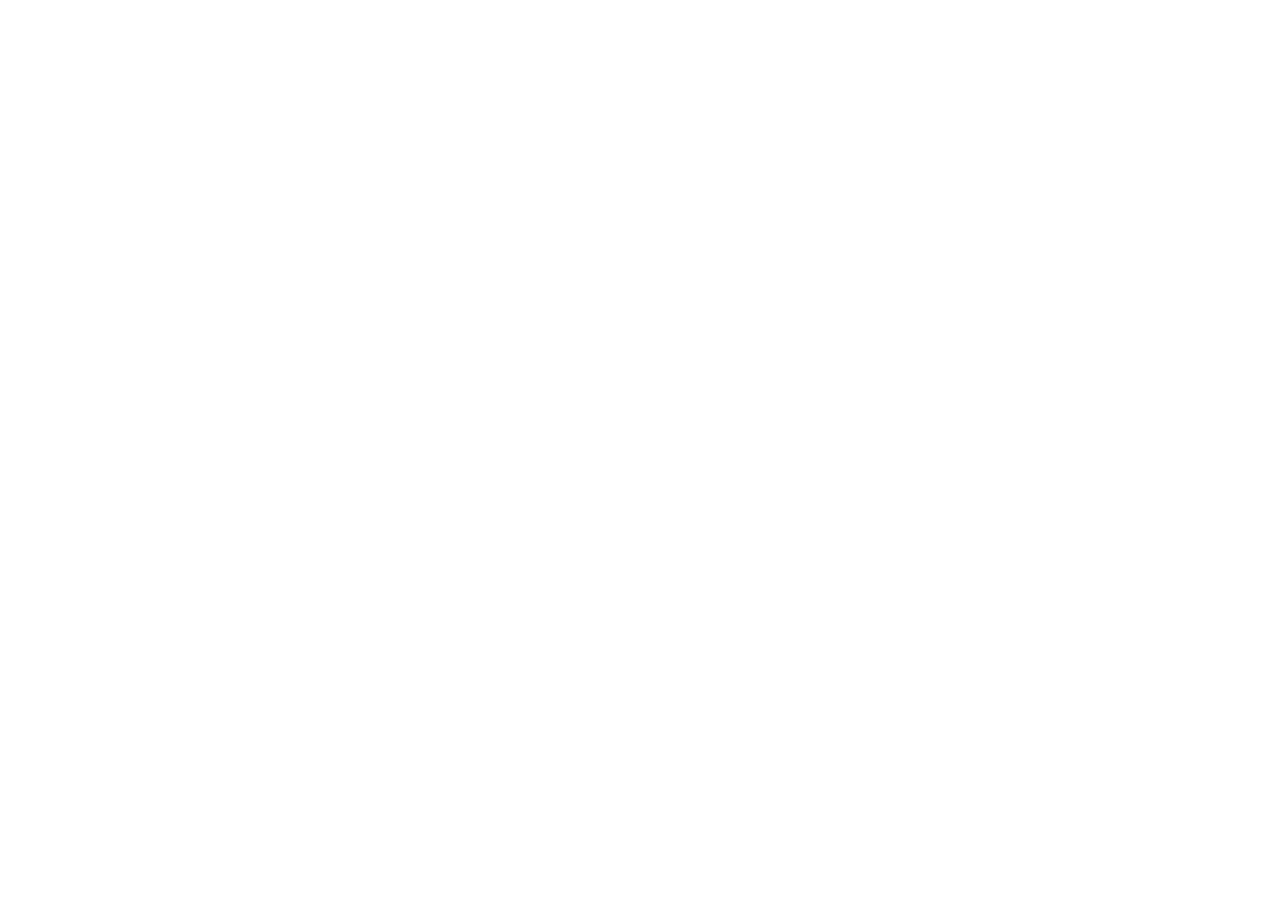
==== about.html @ 5b438582 "Add files via upload" ====
<!DOCTYPE html>
<html lang="en">
<head>
    <meta charset="UTF-8">
    <meta name="viewport" content="width=device-width, initial-scale=1.0">
    <title>About Us - Shivtrix</title>
    <meta name="description" content="Learn about Shivtrix's mission, expertise, and commitment to delivering exceptional IT solutions.">
     <link rel="icon" type="image/ico" href="favicon.ico">
    <script src="https://resource.trickle.so/vendor_lib/unpkg/react@18/umd/react.production.min.js"></script>
    <script src="https://resource.trickle.so/vendor_lib/unpkg/react-dom@18/umd/react-dom.production.min.js"></script>
    <script src="https://resource.trickle.so/vendor_lib/unpkg/@babel/standalone/babel.min.js"></script>
    <script src="https://cdn.tailwindcss.com"></script>
    <link href="https://resource.trickle.so/vendor_lib/unpkg/lucide-static@0.516.0/font/lucide.css" rel="stylesheet">

    <style type="text/tailwindcss">
    @layer theme {
        :root {
            --primary-color: #0a1931;
            --secondary-color: #b3cfe5;
            --accent-color: #4a7fa7;
            --tertiary-color: #1a3d63;
            --light-bg: #f6fafd;
        }
    }

    @layer utilities {
        .slide-up {
            animation: slideUp 0.8s ease-out forwards;
            opacity: 0;
            transform: translateY(50px);
        }
        
        @keyframes slideUp {
            to { opacity: 1; transform: translateY(0); }
        }
    }
    </style>
</head>
<body class="bg-[var(--primary-color)]">
    <div id="root"></div>
    
    <script type="text/babel" src="components/Header.js"></script>
    <script type="text/babel" src="components/AboutPage.js"></script>
    <script type="text/babel" src="components/Footer.js"></script>
    <script type="text/babel" src="about-app.js"></script>
</body>
</html>
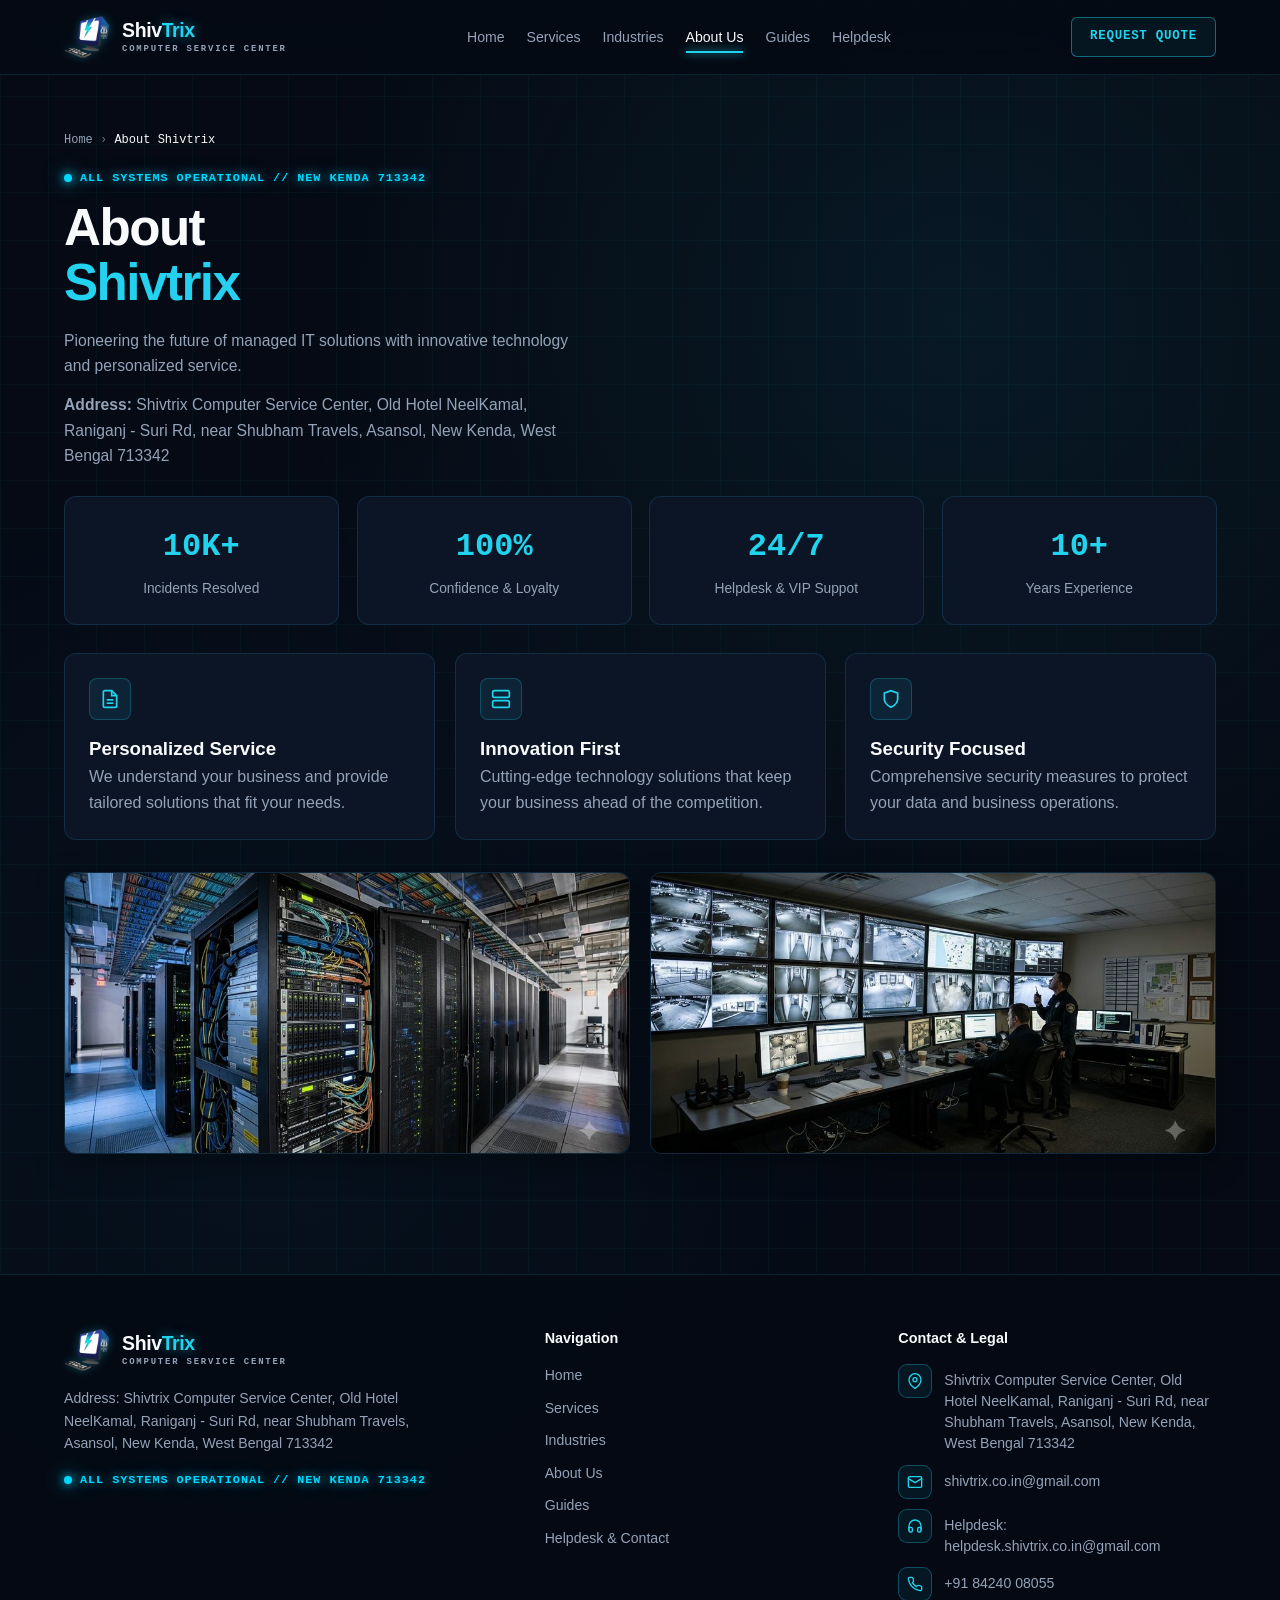
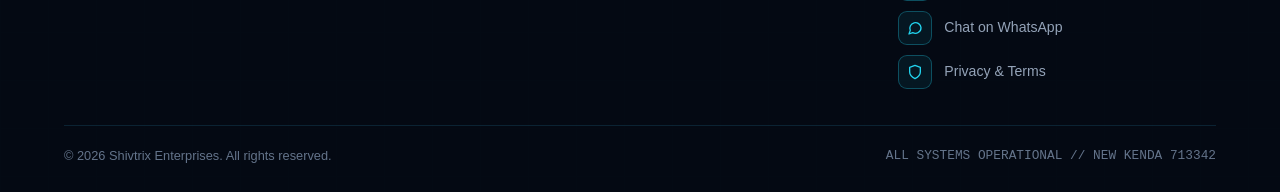
==== commit 5d9ad6a5: "Add files via upload" ====
--- a/about.html
+++ b/about.html
@@ -1,47 +1,135 @@
 <!DOCTYPE html>
 <html lang="en">
 <head>
-    <meta charset="UTF-8">
-    <meta name="viewport" content="width=device-width, initial-scale=1.0">
-    <title>About Us - Shivtrix</title>
-    <meta name="description" content="Learn about Shivtrix's mission, expertise, and commitment to delivering exceptional IT solutions.">
-     <link rel="icon" type="image/ico" href="favicon.ico">
-    <script src="https://resource.trickle.so/vendor_lib/unpkg/react@18/umd/react.production.min.js"></script>
-    <script src="https://resource.trickle.so/vendor_lib/unpkg/react-dom@18/umd/react-dom.production.min.js"></script>
-    <script src="https://resource.trickle.so/vendor_lib/unpkg/@babel/standalone/babel.min.js"></script>
-    <script src="https://cdn.tailwindcss.com"></script>
-    <link href="https://resource.trickle.so/vendor_lib/unpkg/lucide-static@0.516.0/font/lucide.css" rel="stylesheet">
+  <meta charset="UTF-8" />
+  <meta name="viewport" content="width=device-width, initial-scale=1.0" />
+  <title>About Shivtrix | Shivtrix Computer Service Center</title>
+  <link rel="canonical" href="https://www.helpdesk-shivtrix-co-in.workers.dev/about.html" />
+  <link rel="icon" href="favicon.ico" sizes="any" />
+  <link rel="icon" type="image/png" sizes="32x32" href="favicon-32.png" />
+  <link rel="apple-touch-icon" href="apple-touch-icon.png" />
+  <meta name="theme-color" content="#050a14" />
+  <link rel="stylesheet" href="style.css" />
+  <script type="application/ld+json">
+  {
+    "@context": "https://schema.org",
+    "@type": "ComputerStore",
+    "name": "Shivtrix Computer Service Center",
+    "alternateName": "Shivtrix Enterprises",
+    "url": "https://www.helpdesk-shivtrix-co-in.workers.dev/",
+    "telephone": "+91-84240-08055",
+    "email": "shivtrix.co.in@gmail.com",
+    "address": {
+      "@type": "PostalAddress",
+      "streetAddress": "Old Hotel NeelKamal, Raniganj - Suri Rd, near Shubham Travels, New Kenda",
+      "addressLocality": "Asansol",
+      "addressRegion": "West Bengal",
+      "postalCode": "713342",
+      "addressCountry": "IN"
+    }
+  }
+  </script>
+</head>
+<body>
+  <header class="navbar">
+    <div class="container nav-wrap">
+      <a class="logo" href="index.html">
+        <span class="logo-mark"><img class="logo-still" src="logo.png" alt="Shivtrix logo" width="46" height="46" /><img class="logo-anim" src="logo-anim.webp" alt="" aria-hidden="true" width="46" height="46" loading="lazy" decoding="async" /></span><span class="logo-text"><strong>Shiv<em>Trix</em></strong><small>Computer Service Center</small></span>
+      </a>
+      <button class="mobile-btn" id="mobileBtn" type="button" aria-expanded="false" aria-controls="navMenu">[MENU]</button>
+      <nav aria-label="Primary Navigation">
+        <ul class="nav-menu" id="navMenu">
+          <li><a href="index.html">Home</a></li>
+          <li><a href="services.html">Services</a></li>
+          <li><a href="industries.html">Industries</a></li>
+          <li><a href="about.html">About Us</a></li>
+          <li><a href="blog.html">Guides</a></li>
+          <li><a href="helpdesk.html">Helpdesk</a></li>
+        </ul>
+      </nav>
+      <a class="btn-quote" href="helpdesk.html">REQUEST QUOTE</a>
+    </div>
+  </header>
+  <main class="section">
+    <div class="container">
+      <div class="breadcrumb"><a href="index.html">Home</a> &rsaquo; <span style="color:var(--text-main);">About Shivtrix</span></div>
+      <div class="sys-status" style="margin-top:0; margin-bottom:12px;">ALL SYSTEMS OPERATIONAL // NEW KENDA 713342</div>
+      <h1 class="hero-title" style="font-size: clamp(2.1rem, 4vw, 3.2rem);">About <span class="cyan">Shivtrix</span></h1>
+      <p class="hero-sub">Pioneering the future of managed IT solutions with innovative technology and personalized service.</p>
+      <p class="hero-sub" style="margin-top:-12px;"><strong>Address:</strong> Shivtrix Computer Service Center, Old Hotel NeelKamal, Raniganj - Suri Rd, near Shubham Travels, Asansol, New Kenda, West Bengal 713342</p>
 
-    <style type="text/tailwindcss">
-    @layer theme {
-        :root {
-            --primary-color: #0a1931;
-            --secondary-color: #b3cfe5;
-            --accent-color: #4a7fa7;
-            --tertiary-color: #1a3d63;
-            --light-bg: #f6fafd;
-        }
-    }
+      <div class="stats-grid-4">
+        <div class="stat-card"><div class="stat-num">10K+</div><div class="stat-lbl">Incidents Resolved</div></div>
+        <div class="stat-card"><div class="stat-num">100%</div><div class="stat-lbl">Confidence &amp; Loyalty</div></div>
+        <div class="stat-card"><div class="stat-num">24/7</div><div class="stat-lbl">Helpdesk &amp; VIP Suppot</div></div>
+        <div class="stat-card"><div class="stat-num">10+</div><div class="stat-lbl">Years Experience</div></div>
+      </div>
 
-    @layer utilities {
-        .slide-up {
-            animation: slideUp 0.8s ease-out forwards;
-            opacity: 0;
-            transform: translateY(50px);
-        }
-        
-        @keyframes slideUp {
-            to { opacity: 1; transform: translateY(0); }
-        }
-    }
-    </style>
-</head>
-<body class="bg-[var(--primary-color)]">
-    <div id="root"></div>
-    
-    <script type="text/babel" src="components/Header.js"></script>
-    <script type="text/babel" src="components/AboutPage.js"></script>
-    <script type="text/babel" src="components/Footer.js"></script>
-    <script type="text/babel" src="about-app.js"></script>
+      <div class="grid-3">
+        <div class="tech-card">
+          <div class="icon-box"><svg width="20" height="20" viewBox="0 0 24 24" fill="none" stroke="currentColor" stroke-width="2"><path d="M14 2H6a2 2 0 0 0-2 2v16a2 2 0 0 0 2 2h12a2 2 0 0 0 2-2V8z"/><polyline points="14 2 14 8 20 8"/><line x1="16" y1="13" x2="8" y2="13"/><line x1="16" y1="17" x2="8" y2="17"/></svg></div>
+          <h3>Personalized Service</h3>
+          <p style="color:var(--text-muted);">We understand your business and provide tailored solutions that fit your needs.</p>
+        </div>
+        <div class="tech-card">
+          <div class="icon-box"><svg width="20" height="20" viewBox="0 0 24 24" fill="none" stroke="currentColor" stroke-width="2"><rect x="2" y="2" width="20" height="8" rx="2"/><rect x="2" y="14" width="20" height="8" rx="2"/><line x1="6" y1="6" x2="6.01" y2="6"/><line x1="6" y1="18" x2="6.01" y2="18"/></svg></div>
+          <h3>Innovation First</h3>
+          <p style="color:var(--text-muted);">Cutting-edge technology solutions that keep your business ahead of the competition.</p>
+        </div>
+        <div class="tech-card">
+          <div class="icon-box"><svg width="20" height="20" viewBox="0 0 24 24" fill="none" stroke="currentColor" stroke-width="2"><path d="M12 22s8-4 8-10V5l-8-3-8 3v7c0 6 8 10 8 10z"/></svg></div>
+          <h3>Security Focused</h3>
+          <p style="color:var(--text-muted);">Comprehensive security measures to protect your data and business operations.</p>
+        </div>
+      </div>
+
+      <div class="photo-row">
+        <figure class="svc-photo"><img src="images/about-datacenter.jpg" alt="Server racks with tidy structured cabling" loading="lazy" /></figure>
+        <figure class="svc-photo"><img src="images/about-security-room.jpg" alt="CCTV control room with live camera wall" loading="lazy" /></figure>
+      </div>
+    </div>
+  </main>
+  <footer class="footer">
+    <div class="container">
+      <div class="footer-grid">
+        <div>
+          <a class="logo" href="index.html" style="margin-bottom: 14px;">
+            <span class="logo-mark"><img class="logo-still" src="logo.png" alt="Shivtrix logo" width="46" height="46" /><img class="logo-anim" src="logo-anim.webp" alt="" aria-hidden="true" width="46" height="46" loading="lazy" decoding="async" /></span><span class="logo-text"><strong>Shiv<em>Trix</em></strong><small>Computer Service Center</small></span>
+          </a>
+          <p style="color: var(--text-muted); font-size: 0.88rem; max-width: 46ch;">
+            Address: Shivtrix Computer Service Center, Old Hotel NeelKamal, Raniganj - Suri Rd, near Shubham Travels, Asansol, New Kenda, West Bengal 713342
+          </p>
+          <div class="sys-status">ALL SYSTEMS OPERATIONAL // NEW KENDA 713342</div>
+        </div>
+        <div>
+          <h4>Navigation</h4>
+          <ul>
+            <li><a href="index.html">Home</a></li>
+            <li><a href="services.html">Services</a></li>
+            <li><a href="industries.html">Industries</a></li>
+            <li><a href="about.html">About Us</a></li>
+            <li><a href="blog.html">Guides</a></li>
+            <li><a href="helpdesk.html">Helpdesk &amp; Contact</a></li>
+          </ul>
+        </div>
+        <div>
+          <h4>Contact &amp; Legal</h4>
+          <ul class="contact-list">
+            <li><span class="ci"><svg class="" viewBox="0 0 24 24" fill="none" stroke="currentColor" stroke-width="2" stroke-linecap="round" stroke-linejoin="round" aria-hidden="true"><path d="M21 10c0 7-9 13-9 13s-9-6-9-13a9 9 0 0 1 18 0z"/><circle cx="12" cy="10" r="3"/></svg></span><span class="ct">Shivtrix Computer Service Center, Old Hotel NeelKamal, Raniganj - Suri Rd, near Shubham Travels, Asansol, New Kenda, West Bengal 713342</span></li>
+            <li><span class="ci"><svg class="" viewBox="0 0 24 24" fill="none" stroke="currentColor" stroke-width="2" stroke-linecap="round" stroke-linejoin="round" aria-hidden="true"><rect x="2" y="4" width="20" height="16" rx="2"/><path d="m22 7-10 6L2 7"/></svg></span><span class="ct"><a href="mailto:shivtrix.co.in@gmail.com">shivtrix.co.in@gmail.com</a></span></li>
+            <li><span class="ci"><svg class="" viewBox="0 0 24 24" fill="none" stroke="currentColor" stroke-width="2" stroke-linecap="round" stroke-linejoin="round" aria-hidden="true"><path d="M3 18v-6a9 9 0 0 1 18 0v6"/><path d="M21 19a2 2 0 0 1-2 2h-1a2 2 0 0 1-2-2v-3a2 2 0 0 1 2-2h3zM3 19a2 2 0 0 0 2 2h1a2 2 0 0 0 2-2v-3a2 2 0 0 0-2-2H3z"/></svg></span><span class="ct">Helpdesk: <a href="mailto:helpdesk.shivtrix.co.in@gmail.com">helpdesk.shivtrix.co.in@gmail.com</a></span></li>
+            <li><span class="ci"><svg class="" viewBox="0 0 24 24" fill="none" stroke="currentColor" stroke-width="2" stroke-linecap="round" stroke-linejoin="round" aria-hidden="true"><path d="M22 16.9v3a2 2 0 0 1-2.2 2 19.8 19.8 0 0 1-8.6-3.1 19.5 19.5 0 0 1-6-6A19.8 19.8 0 0 1 2.1 4.2 2 2 0 0 1 4.1 2h3a2 2 0 0 1 2 1.7c.1 1 .4 1.9.7 2.8a2 2 0 0 1-.5 2.1L8.1 9.9a16 16 0 0 0 6 6l1.3-1.3a2 2 0 0 1 2.1-.4c.9.3 1.8.6 2.8.7a2 2 0 0 1 1.7 2z"/></svg></span><span class="ct"><a href="tel:+918424008055">+91 84240 08055</a></span></li>
+            <li><span class="ci"><svg class="" viewBox="0 0 24 24" fill="none" stroke="currentColor" stroke-width="2" stroke-linecap="round" stroke-linejoin="round" aria-hidden="true"><path d="M21 11.5a8.4 8.4 0 0 1-12.4 7.4L3 21l1.9-5.4A8.4 8.4 0 1 1 21 11.5z"/></svg></span><span class="ct"><a href="https://wa.me/918424008055" target="_blank" rel="noopener">Chat on WhatsApp</a></span></li>
+            <li><span class="ci"><svg class="" viewBox="0 0 24 24" fill="none" stroke="currentColor" stroke-width="2" stroke-linecap="round" stroke-linejoin="round" aria-hidden="true"><path d="M12 22s8-4 8-10V5l-8-3-8 3v7c0 6 8 10 8 10z"/></svg></span><span class="ct"><a href="legal.html">Privacy &amp; Terms</a></span></li>
+          </ul>
+        </div>
+      </div>
+      <div class="footer-bottom">
+        <span>&copy; 2026 Shivtrix Enterprises. All rights reserved.</span>
+        <span class="mono">ALL SYSTEMS OPERATIONAL // NEW KENDA 713342</span>
+      </div>
+    </div>
+  </footer>
+  <script src="script.js"></script>
 </body>
 </html>
--- a/style.css
+++ b/style.css
@@ -0,0 +1,802 @@
+/* Shivtrix Computer Service Center — Blueprint Cyber-Infrastructure Static Theme */
+:root {
+  --bg-base: #050a14;
+  --bg-surface: #0a1220;
+  --bg-card: #0c1526;
+  --bg-card-hover: #101c32;
+  --border-dim: rgba(56, 189, 248, 0.14);
+  --border-bright: rgba(34, 211, 238, 0.45);
+  --text-main: #f8fafc;
+  --text-muted: #94a3b8;
+  --text-dim: #64748b;
+  --cyan: #22d3ee;
+  --neon-blue: #00d9ff;
+  --cyan-glow: rgba(34, 211, 238, 0.25);
+  --font-sans: "Inter", -apple-system, BlinkMacSystemFont, "Segoe UI", Roboto, sans-serif;
+  --font-mono: "JetBrains Mono", "Fira Code", Consolas, monospace;
+  --container: 1200px;
+}
+
+*, *::before, *::after {
+  box-sizing: border-box;
+  margin: 0;
+  padding: 0;
+}
+
+html {
+  scroll-behavior: smooth;
+  background-color: var(--bg-base);
+  color: var(--text-main);
+  font-family: var(--font-sans);
+  line-height: 1.6;
+}
+
+body {
+  background-color: var(--bg-base);
+  background-image:
+    radial-gradient(circle at 75% 18%, rgba(34, 211, 238, 0.08), transparent 38%),
+    radial-gradient(circle at 20% 60%, rgba(14, 165, 233, 0.05), transparent 45%),
+    linear-gradient(to right, rgba(34, 211, 238, 0.035) 1px, transparent 1px),
+    linear-gradient(to bottom, rgba(34, 211, 238, 0.035) 1px, transparent 1px);
+  background-size: 100% 100%, 100% 100%, 48px 48px, 48px 48px;
+  min-height: 100vh;
+  overflow-x: hidden;
+}
+
+a {
+  color: inherit;
+  text-decoration: none;
+}
+
+.container {
+  width: 100%;
+  max-width: var(--container);
+  margin: 0 auto;
+  padding: 0 24px;
+}
+
+.mono {
+  font-family: var(--font-mono);
+}
+
+/* Neon Blue Status Badge */
+.sys-status {
+  display: inline-flex;
+  align-items: center;
+  gap: 8px;
+  margin-top: 16px;
+  font-family: var(--font-mono);
+  font-size: 0.74rem;
+  font-weight: 700;
+  color: var(--neon-blue);
+  letter-spacing: 0.08em;
+  text-shadow: 0 0 10px rgba(0, 217, 255, 0.75), 0 0 22px rgba(0, 217, 255, 0.45);
+}
+
+.sys-status::before {
+  content: "";
+  width: 8px;
+  height: 8px;
+  border-radius: 50%;
+  background: var(--neon-blue);
+  box-shadow: 0 0 10px var(--neon-blue), 0 0 20px rgba(0, 217, 255, 0.85);
+}
+
+/* JS Scroll Reveal Animation */
+.reveal-init {
+  opacity: 0;
+  transform: translateY(18px);
+  transition: opacity 0.55s cubic-bezier(0.22, 1, 0.36, 1), transform 0.55s cubic-bezier(0.22, 1, 0.36, 1);
+}
+
+.reveal-visible {
+  opacity: 1;
+  transform: translateY(0);
+}
+
+/* Top Navbar */
+.navbar {
+  position: sticky;
+  top: 0;
+  z-index: 100;
+  background: rgba(5, 10, 20, 0.9);
+  backdrop-filter: blur(14px);
+  border-bottom: 1px solid var(--border-dim);
+}
+
+.nav-wrap {
+  display: flex;
+  align-items: center;
+  justify-content: space-between;
+  height: 74px;
+  gap: 16px;
+}
+
+.logo {
+  display: flex;
+  align-items: center;
+  gap: 12px;
+  font-weight: 700;
+  font-size: 1rem;
+  letter-spacing: -0.01em;
+}
+
+.logo-badge {
+  display: inline-flex;
+  align-items: center;
+  justify-content: center;
+  width: 36px;
+  height: 36px;
+  border-radius: 8px;
+  background: rgba(34, 211, 238, 0.12);
+  border: 1px solid var(--border-bright);
+  color: var(--cyan);
+  font-family: var(--font-mono);
+  font-weight: 700;
+  font-size: 0.9rem;
+  box-shadow: 0 0 16px rgba(34, 211, 238, 0.18);
+  flex-shrink: 0;
+}
+
+.nav-menu {
+  display: flex;
+  align-items: center;
+  gap: 22px;
+  list-style: none;
+}
+
+.nav-menu a {
+  font-size: 0.88rem;
+  font-weight: 500;
+  color: var(--text-muted);
+  padding: 6px 0;
+  position: relative;
+  transition: color 0.2s ease;
+}
+
+.nav-menu a:hover,
+.nav-menu a.active {
+  color: var(--text-main);
+}
+
+.nav-menu a.active::after {
+  content: "";
+  position: absolute;
+  left: 0;
+  right: 0;
+  bottom: -2px;
+  height: 2px;
+  background: var(--cyan);
+  box-shadow: 0 0 8px var(--cyan);
+}
+
+.btn-quote {
+  display: inline-flex;
+  align-items: center;
+  gap: 8px;
+  padding: 9px 18px;
+  border-radius: 6px;
+  border: 1px solid var(--border-bright);
+  background: rgba(34, 211, 238, 0.06);
+  color: var(--cyan);
+  font-family: var(--font-mono);
+  font-size: 0.78rem;
+  font-weight: 600;
+  letter-spacing: 0.06em;
+  text-transform: uppercase;
+  transition: all 0.2s ease;
+}
+
+.btn-quote:hover {
+  background: rgba(34, 211, 238, 0.16);
+  box-shadow: 0 0 18px var(--cyan-glow);
+}
+
+.mobile-btn {
+  display: none;
+  background: var(--bg-card);
+  border: 1px solid var(--border-dim);
+  color: var(--cyan);
+  padding: 8px 12px;
+  border-radius: 6px;
+  font-family: var(--font-mono);
+  font-size: 0.8rem;
+  cursor: pointer;
+}
+
+/* Glowing Section Divider */
+.glow-divider {
+  position: relative;
+  height: 1px;
+  background: linear-gradient(90deg, transparent, rgba(34, 211, 238, 0.25), transparent);
+  margin: 24px auto;
+  max-width: 960px;
+}
+
+.glow-divider::after {
+  content: "";
+  position: absolute;
+  top: -2px;
+  left: 50%;
+  transform: translateX(-50%);
+  width: 72px;
+  height: 5px;
+  border-radius: 999px;
+  background: var(--cyan);
+  box-shadow: 0 0 18px var(--cyan), 0 0 32px rgba(34, 211, 238, 0.6);
+}
+
+.breadcrumb {
+  font-family: var(--font-mono);
+  font-size: 0.75rem;
+  color: var(--text-dim);
+  margin-bottom: 14px;
+}
+
+.breadcrumb a { color: var(--text-muted); }
+.breadcrumb a:hover { color: var(--cyan); }
+
+.eyebrow {
+  display: inline-flex;
+  align-items: center;
+  gap: 12px;
+  font-family: var(--font-mono);
+  font-size: 0.75rem;
+  letter-spacing: 0.16em;
+  text-transform: uppercase;
+  color: var(--cyan);
+  margin-bottom: 14px;
+}
+
+.eyebrow::before {
+  content: "";
+  width: 28px;
+  height: 1px;
+  background: var(--cyan);
+}
+
+.hero { padding: 64px 0 46px; }
+.hero-grid { display: grid; grid-template-columns: 1.08fr 0.92fr; gap: 44px; align-items: center; }
+.hero-title { font-size: clamp(2.2rem, 4.5vw, 3.65rem); font-weight: 800; line-height: 1.08; letter-spacing: -0.03em; margin-bottom: 18px; }
+.hero-title .cyan { color: var(--cyan); display: block; }
+.hero-sub { color: var(--text-muted); font-size: 0.98rem; max-width: 60ch; margin-bottom: 26px; }
+.hero-btns { display: flex; flex-wrap: wrap; gap: 14px; }
+
+.btn-cyan {
+  display: inline-flex; align-items: center; justify-content: center; gap: 10px;
+  padding: 13px 22px; border-radius: 6px; background: var(--cyan); color: #03131d;
+  font-family: var(--font-mono); font-size: 0.78rem; font-weight: 700; letter-spacing: 0.06em;
+  text-transform: uppercase; border: 1px solid var(--cyan); cursor: pointer; transition: all 0.2s ease;
+}
+.btn-cyan:hover { background: #67e8f9; box-shadow: 0 0 24px var(--cyan-glow); transform: translateY(-1px); }
+
+.btn-outline {
+  display: inline-flex; align-items: center; justify-content: center; gap: 10px;
+  padding: 13px 22px; border-radius: 6px; background: rgba(12, 21, 38, 0.75); color: var(--text-main);
+  font-family: var(--font-mono); font-size: 0.78rem; font-weight: 600; letter-spacing: 0.06em;
+  text-transform: uppercase; border: 1px solid var(--border-dim); cursor: pointer; transition: all 0.2s ease;
+}
+.btn-outline:hover { border-color: var(--cyan); color: var(--cyan); }
+
+.hero-visual {
+  background: linear-gradient(160deg, rgba(12, 21, 38, 0.92), rgba(5, 10, 20, 0.98));
+  border: 1px solid var(--border-bright); border-radius: 16px; padding: 14px;
+  box-shadow: 0 24px 60px rgba(0, 0, 0, 0.65), 0 0 36px rgba(34, 211, 238, 0.12);
+}
+.hero-visual img { width: 100%; height: auto; border-radius: 10px; display: block; }
+.visual-caption { display: flex; justify-content: space-between; align-items: center; padding: 10px 6px 2px; font-family: var(--font-mono); font-size: 0.72rem; color: var(--text-muted); }
+
+.section { padding: 56px 0; }
+.section-heading { font-size: clamp(1.7rem, 3.1vw, 2.45rem); font-weight: 800; letter-spacing: -0.02em; line-height: 1.15; }
+.section-sub { color: var(--text-muted); max-width: 66ch; margin-top: 10px; font-size: 0.95rem; }
+
+.grid-3 { display: grid; grid-template-columns: repeat(3, 1fr); gap: 20px; }
+.grid-2 { display: grid; grid-template-columns: repeat(2, 1fr); gap: 22px; }
+
+.icon-box {
+  width: 42px; height: 42px; border-radius: 8px; background: rgba(34, 211, 238, 0.08);
+  border: 1px solid rgba(34, 211, 238, 0.24); display: inline-flex; align-items: center;
+  justify-content: center; color: var(--cyan); margin-bottom: 14px; flex-shrink: 0;
+}
+
+.tech-card {
+  background: var(--bg-card); border: 1px solid var(--border-dim); border-radius: 12px; padding: 24px; transition: all 0.22s ease;
+}
+.tech-card:hover { background: var(--bg-card-hover); border-color: var(--border-bright); transform: translateY(-2px); }
+
+.service-split { display: grid; grid-template-columns: 0.9fr 1.1fr; gap: 32px; align-items: center; padding: 36px 0; border-bottom: 1px solid var(--border-dim); }
+.service-split.reverse { grid-template-columns: 1.1fr 0.9fr; }
+.pill-tags { display: flex; flex-wrap: wrap; gap: 8px; margin: 14px 0 16px; }
+.pill-tag { font-family: var(--font-mono); font-size: 0.72rem; padding: 4px 10px; border-radius: 4px; background: rgba(34, 211, 238, 0.08); border: 1px solid rgba(34, 211, 238, 0.22); color: var(--cyan); }
+.full-details-link { display: inline-flex; align-items: center; gap: 6px; font-family: var(--font-mono); font-size: 0.8rem; color: var(--cyan); font-weight: 600; }
+.full-details-link:hover { text-decoration: underline; }
+.sub-cards { display: flex; flex-direction: column; gap: 10px; }
+.sub-card { display: flex; gap: 14px; align-items: flex-start; background: var(--bg-card); border: 1px solid var(--border-dim); border-radius: 10px; padding: 15px 18px; transition: border-color 0.2s ease; }
+.sub-card:hover { border-color: var(--border-bright); }
+.sub-card h4 { font-size: 0.95rem; margin-bottom: 3px; }
+.sub-card p { font-size: 0.84rem; color: var(--text-muted); }
+
+.process-grid { display: grid; grid-template-columns: repeat(4, 1fr); gap: 24px; text-align: center; }
+.process-step { padding: 12px; }
+.step-node { width: 68px; height: 68px; border-radius: 50%; background: var(--bg-card); border: 1px solid var(--border-bright); margin: 0 auto 18px; display: flex; align-items: center; justify-content: center; color: var(--cyan); position: relative; box-shadow: 0 0 24px rgba(34, 211, 238, 0.12); }
+.step-tag { position: absolute; bottom: -8px; background: var(--bg-base); border: 1px solid var(--border-bright); color: var(--cyan); font-family: var(--font-mono); font-size: 0.68rem; padding: 1px 6px; border-radius: 4px; }
+.process-step h3 { font-size: 1.05rem; margin-bottom: 8px; }
+.process-step p { font-size: 0.86rem; color: var(--text-muted); }
+
+.all-sectors-bar { display: flex; justify-content: space-between; align-items: center; font-family: var(--font-mono); font-size: 0.74rem; color: var(--text-dim); padding-bottom: 12px; border-bottom: 1px solid var(--border-dim); margin-bottom: 16px; }
+.sector-rows { display: flex; flex-direction: column; gap: 14px; }
+.sector-row { display: grid; grid-template-columns: 72px 1.25fr 1fr auto; gap: 20px; align-items: center; background: var(--bg-card); border: 1px solid var(--border-dim); border-radius: 12px; padding: 22px 24px; transition: all 0.2s ease; }
+.sector-row:hover { border-color: var(--border-bright); background: var(--bg-card-hover); }
+.sector-num { width: 48px; height: 48px; border-radius: 10px; background: rgba(34, 211, 238, 0.08); border: 1px solid rgba(34, 211, 238, 0.25); display: flex; align-items: center; justify-content: center; font-family: var(--font-mono); font-weight: 700; font-size: 0.9rem; color: var(--cyan); }
+.sector-row h3 { font-size: 1.15rem; margin-bottom: 2px; }
+.sector-sub-tag { font-family: var(--font-mono); font-size: 0.72rem; color: var(--text-dim); margin-bottom: 8px; display: block; }
+.sector-row p { font-size: 0.88rem; color: var(--text-muted); }
+.sector-chips { display: flex; flex-wrap: wrap; gap: 6px; }
+.mini-chip { font-family: var(--font-mono); font-size: 0.7rem; padding: 4px 9px; border-radius: 5px; background: rgba(15, 23, 42, 0.9); border: 1px solid var(--border-dim); color: var(--text-muted); }
+.sector-counts { display: flex; flex-direction: column; gap: 6px; min-width: 140px; font-family: var(--font-mono); font-size: 0.7rem; color: var(--text-dim); }
+.count-line { display: flex; justify-content: space-between; border-bottom: 1px solid rgba(148, 163, 184, 0.08); padding-bottom: 3px; }
+.count-line strong { color: var(--text-main); }
+
+.console-box { background: var(--bg-surface); border: 1px solid var(--border-dim); border-radius: 12px; overflow: hidden; }
+.console-header { display: flex; justify-content: space-between; align-items: center; padding: 10px 18px; background: rgba(5, 10, 20, 0.85); border-bottom: 1px solid var(--border-dim); font-family: var(--font-mono); font-size: 0.74rem; color: var(--text-muted); flex-wrap: wrap; gap: 8px; }
+.console-body { display: grid; grid-template-columns: 280px 1fr; }
+.console-tabs { border-right: 1px solid var(--border-dim); padding: 14px; display: flex; flex-direction: column; gap: 6px; }
+.console-tab { text-align: left; background: transparent; border: 1px solid transparent; color: var(--text-muted); padding: 10px 12px; border-radius: 8px; cursor: pointer; font-family: inherit; transition: all 0.2s ease; }
+.console-tab strong { display: block; color: var(--text-main); font-size: 0.88rem; }
+.console-tab span { font-family: var(--font-mono); font-size: 0.7rem; color: var(--text-dim); }
+.console-tab.active, .console-tab:hover { background: rgba(34, 211, 238, 0.08); border-color: var(--border-bright); }
+.console-tab.active strong { color: var(--cyan); }
+.console-pane { padding: 28px; }
+.pane-tags { display: flex; flex-wrap: wrap; gap: 6px; margin-top: 10px; }
+.pane-split { display: grid; grid-template-columns: 1fr 1fr; gap: 20px; margin-top: 20px; }
+.pane-box { background: var(--bg-card); border: 1px solid var(--border-dim); border-radius: 10px; padding: 18px; }
+.pane-box h4 { font-family: var(--font-mono); font-size: 0.76rem; text-transform: uppercase; letter-spacing: 0.08em; color: var(--cyan); margin-bottom: 12px; }
+.pane-box ul { list-style: none; display: flex; flex-direction: column; gap: 10px; font-size: 0.86rem; color: var(--text-muted); }
+.pane-box ul li::before { content: "› "; color: var(--cyan); font-weight: 700; }
+
+.custom-sector-card { background: var(--bg-card); border: 1px solid var(--border-dim); border-radius: 12px; padding: 32px; display: flex; justify-content: space-between; align-items: center; gap: 24px; flex-wrap: wrap; }
+
+.contact-grid { display: grid; grid-template-columns: 0.95fr 1.05fr; gap: 28px; align-items: start; }
+.info-stack { display: flex; flex-direction: column; gap: 14px; }
+.info-card { display: flex; align-items: center; gap: 16px; background: var(--bg-card); border: 1px solid var(--border-dim); border-radius: 10px; padding: 18px 20px; }
+.info-card small { display: block; font-family: var(--font-mono); font-size: 0.7rem; letter-spacing: 0.1em; text-transform: uppercase; color: var(--text-dim); }
+.info-card strong { font-size: 0.98rem; color: var(--text-main); }
+.info-card span { display: block; font-size: 0.82rem; color: var(--text-muted); }
+
+.form-panel { background: var(--bg-card); border: 1px solid var(--border-dim); border-radius: 12px; padding: 28px; transition: box-shadow 0.3s ease, border-color 0.3s ease; }
+.form-panel.form-pulse { border-color: var(--cyan); box-shadow: 0 0 28px rgba(34, 211, 238, 0.22); }
+.form-row { display: grid; grid-template-columns: 1fr 1fr; gap: 18px; margin-bottom: 18px; }
+.field { display: flex; flex-direction: column; gap: 6px; margin-bottom: 18px; }
+.field label { font-size: 0.82rem; color: var(--text-muted); }
+.field input, .field select, .field textarea { background: transparent; border: none; border-bottom: 1px solid rgba(148, 163, 184, 0.28); color: var(--text-main); padding: 10px 4px; font-family: inherit; font-size: 0.94rem; }
+.field select option { background: var(--bg-card); color: var(--text-main); }
+.field input:focus, .field select:focus, .field textarea:focus { outline: none; border-bottom-color: var(--cyan); }
+.action-row { display: grid; grid-template-columns: 1fr 1fr; gap: 12px; margin-top: 8px; }
+.ticket-result { margin-top: 16px; padding: 14px 16px; border-radius: 8px; background: rgba(34, 211, 238, 0.08); border: 1px solid var(--border-bright); font-size: 0.88rem; color: #e0f2fe; }
+
+.faq-grid { display: grid; grid-template-columns: 0.8fr 1.2fr; gap: 32px; align-items: start; }
+.faq-list { display: flex; flex-direction: column; gap: 12px; }
+.faq-item { background: var(--bg-card); border: 1px solid var(--border-dim); border-radius: 8px; overflow: hidden; }
+.faq-item.open { border-color: var(--border-bright); }
+.faq-q { width: 100%; text-align: left; background: transparent; border: none; color: var(--text-main); padding: 18px 20px; font-size: 0.95rem; font-weight: 600; display: flex; justify-content: space-between; align-items: center; gap: 12px; cursor: pointer; }
+.faq-q:hover { color: var(--cyan); }
+.faq-q .faq-icon { color: var(--cyan); font-family: var(--font-mono); font-size: 1.15rem; flex-shrink: 0; }
+.faq-a { max-height: 0; overflow: hidden; padding: 0 20px; color: var(--text-muted); font-size: 0.88rem; transition: max-height 0.35s ease, padding 0.35s ease; }
+.faq-item.open .faq-a { max-height: 360px; padding: 0 20px 18px; border-top: 1px solid rgba(148, 163, 184, 0.08); padding-top: 12px; }
+
+.term-card { background: var(--bg-card); border: 1px solid var(--border-dim); border-radius: 10px; padding: 20px; }
+.search-bar { width: 100%; max-width: 440px; background: var(--bg-card); border: 1px solid var(--border-dim); color: var(--text-main); padding: 11px 16px; border-radius: 8px; font-family: var(--font-mono); font-size: 0.85rem; }
+.search-bar:focus { outline: none; border-color: var(--cyan); }
+
+.footer { border-top: 1px solid var(--border-dim); background: rgba(5, 10, 20, 0.92); padding: 52px 0 26px; margin-top: 64px; }
+.footer-grid { display: grid; grid-template-columns: 1.4fr 1fr 1fr; gap: 36px; margin-bottom: 36px; }
+.footer h4 { font-size: 0.9rem; font-weight: 700; margin-bottom: 14px; color: var(--text-main); }
+.footer ul { list-style: none; display: flex; flex-direction: column; gap: 10px; font-size: 0.88rem; color: var(--text-muted); }
+.footer ul a:hover { color: var(--cyan); }
+
+.footer-bottom { border-top: 1px solid var(--border-dim); padding-top: 20px; display: flex; justify-content: space-between; flex-wrap: wrap; gap: 12px; font-size: 0.8rem; color: var(--text-dim); }
+
+@media (max-width: 960px) {
+  .hero-grid, .grid-3, .grid-2, .process-grid,
+  .service-split, .service-split.reverse, .sector-row,
+  .console-body, .pane-split, .contact-grid, .faq-grid,
+  .footer-grid, .action-row { grid-template-columns: 1fr; }
+  .form-row { grid-template-columns: 1fr; }
+  .mobile-btn { display: inline-flex; }
+  .nav-menu { display: none; position: absolute; top: 74px; left: 0; right: 0; flex-direction: column; background: var(--bg-surface); border-bottom: 1px solid var(--border-dim); padding: 20px 24px; gap: 14px; }
+  .nav-menu.open { display: flex; }
+  .btn-quote { display: none; }
+}
+
+.stats-grid-4 {
+  display: grid;
+  grid-template-columns: repeat(4, 1fr);
+  gap: 18px;
+  margin: 28px 0;
+}
+.stat-card {
+  background: var(--bg-card);
+  border: 1px solid var(--border-dim);
+  border-radius: 12px;
+  padding: 24px 20px;
+  text-align: center;
+  transition: border-color 0.2s ease, transform 0.2s ease;
+}
+.stat-card:hover {
+  border-color: var(--border-bright);
+  transform: translateY(-2px);
+}
+.stat-num {
+  font-family: var(--font-mono);
+  font-size: 2rem;
+  font-weight: 800;
+  color: var(--cyan);
+}
+.stat-lbl {
+  font-size: 0.86rem;
+  color: var(--text-muted);
+  margin-top: 6px;
+}
+.legal-card {
+  background: var(--bg-card);
+  border: 1px solid var(--border-dim);
+  border-radius: 12px;
+  padding: 28px;
+  margin-bottom: 24px;
+}
+.legal-card h2 {
+  font-size: 1.5rem;
+  margin-bottom: 6px;
+}
+.legal-meta {
+  font-family: var(--font-mono);
+  font-size: 0.78rem;
+  color: var(--cyan);
+  margin-bottom: 18px;
+  display: block;
+}
+.legal-card h3 {
+  font-size: 1.05rem;
+  margin-top: 16px;
+  margin-bottom: 6px;
+  color: var(--text-main);
+}
+.legal-card p, .legal-card li {
+  color: var(--text-muted);
+  font-size: 0.92rem;
+}
+.legal-card ul {
+  padding-left: 20px;
+  margin-top: 6px;
+}
+@media (max-width: 960px) {
+  .stats-grid-4 {
+    grid-template-columns: repeat(2, 1fr);
+  }
+}
+@media (max-width: 520px) {
+  .stats-grid-4 {
+    grid-template-columns: 1fr;
+  }
+}
+
+/* ===== Animations & interactions ===== */
+@keyframes fadeUp { from { opacity: 0; transform: translateY(22px); } to { opacity: 1; transform: translateY(0); } }
+@keyframes pulseDot { 0%,100% { box-shadow: 0 0 6px var(--neon-blue), 0 0 12px rgba(0,217,255,.6); transform: scale(1); } 50% { box-shadow: 0 0 14px var(--neon-blue), 0 0 28px rgba(0,217,255,.95); transform: scale(1.25); } }
+@keyframes floatY { 0%,100% { transform: translateY(0); } 50% { transform: translateY(-8px); } }
+@keyframes sweep { from { background-position: -200% 0; } to { background-position: 200% 0; } }
+@keyframes faqIn { from { opacity: 0; transform: translateY(-6px); } to { opacity: 1; transform: translateY(0); } }
+@keyframes paneIn { from { opacity: 0; transform: translateX(14px); } to { opacity: 1; transform: translateX(0); } }
+@keyframes resultIn { from { opacity: 0; transform: scale(.97); } to { opacity: 1; transform: scale(1); } }
+
+.hero-title, .hero-sub, .hero-btns, .breadcrumb, .eyebrow { animation: fadeUp .7s cubic-bezier(.22,1,.36,1) both; }
+.hero-sub { animation-delay: .1s; }
+.hero-btns { animation-delay: .2s; }
+.hero-visual { animation: fadeUp .9s cubic-bezier(.22,1,.36,1) .15s both, floatY 6s ease-in-out 1.2s infinite; }
+.sys-status::before { animation: pulseDot 2s ease-in-out infinite; }
+.navbar { transition: box-shadow .3s ease, background .3s ease; }
+.navbar.scrolled { box-shadow: 0 8px 28px rgba(0,0,0,.5); background: rgba(5,10,20,.97); }
+.nav-menu a::before { content: ""; position: absolute; left: 0; bottom: -2px; height: 2px; width: 0; background: var(--cyan); transition: width .25s ease; }
+.nav-menu a:hover::before { width: 100%; }
+
+.btn-cyan, .btn-outline, .btn-quote { position: relative; overflow: hidden; }
+.btn-cyan:active, .btn-outline:active, .btn-quote:active { transform: scale(.96); }
+.btn-cyan::after { content: ""; position: absolute; inset: 0; background: linear-gradient(110deg, transparent 30%, rgba(255,255,255,.45) 50%, transparent 70%); background-size: 200% 100%; background-position: -200% 0; }
+.btn-cyan:hover::after { animation: sweep .9s ease; }
+
+.sub-card, .sector-row, .info-card, .pane-box, .stat-card, .legal-card, .step-node { transition: transform .25s ease, border-color .25s ease, box-shadow .25s ease, background .25s ease; }
+.sub-card:hover, .info-card:hover, .sector-row:hover, .pane-box:hover { transform: translateY(-3px); box-shadow: 0 10px 28px rgba(0,0,0,.45), 0 0 18px rgba(34,211,238,.12); }
+.process-step:hover .step-node { transform: scale(1.1); box-shadow: 0 0 34px rgba(34,211,238,.4); }
+.pill-tag { transition: all .2s ease; }
+.pill-tag:hover { background: rgba(34,211,238,.2); transform: translateY(-2px); }
+.full-details-link { transition: gap .2s ease, letter-spacing .2s ease; }
+.full-details-link:hover { gap: 12px; }
+.icon-box { transition: transform .3s ease, box-shadow .3s ease; }
+.tech-card:hover .icon-box, .sub-card:hover .icon-box, .service-split:hover > div > .icon-box { transform: rotate(-6deg) scale(1.1); box-shadow: 0 0 18px rgba(34,211,238,.35); }
+
+/* FAQ smooth accordion */
+.faq-item { transition: border-color .25s ease, box-shadow .25s ease; }
+.faq-item:hover { border-color: var(--border-bright); }
+.faq-item.open { box-shadow: 0 0 22px rgba(34,211,238,.12); }
+.faq-q .faq-icon { transition: transform .3s ease; display: inline-block; }
+.faq-item.open .faq-q .faq-icon { transform: rotate(180deg); }
+.faq-a { opacity: 0; transition: max-height .4s ease, padding .4s ease, opacity .3s ease; }
+.faq-item.open .faq-a { opacity: 1; animation: faqIn .35s ease; }
+.faq-q:focus-visible, .console-tab:focus-visible, .btn-cyan:focus-visible, .btn-outline:focus-visible { outline: 2px solid var(--cyan); outline-offset: 2px; }
+
+/* Sector pane switch */
+[data-sector-pane] { animation: paneIn .35s ease; }
+.console-tab.active { box-shadow: inset 3px 0 0 var(--cyan); }
+
+/* Form */
+.ticket-result { animation: resultIn .35s ease; }
+.field input, .field select, .field textarea { transition: border-color .25s ease, box-shadow .25s ease; }
+.field input:focus, .field select:focus, .field textarea:focus { box-shadow: 0 2px 0 0 var(--cyan); }
+.form-panel.form-pulse { animation: resultIn .4s ease; }
+
+/* Staggered reveal */
+.reveal-init:nth-child(2) { transition-delay: .08s; }
+.reveal-init:nth-child(3) { transition-delay: .16s; }
+.reveal-init:nth-child(4) { transition-delay: .24s; }
+
+@media (prefers-reduced-motion: reduce) {
+  *, *::before, *::after { animation: none !important; transition: none !important; }
+  .reveal-init { opacity: 1; transform: none; }
+}
+
+/* ===== Extra effects ===== */
+.scroll-progress { position: fixed; top: 0; left: 0; height: 3px; width: 0; z-index: 200; background: linear-gradient(90deg, #22d3ee, #38bdf8, #818cf8); box-shadow: 0 0 12px var(--cyan); transition: width .1s linear; }
+.cursor-glow { position: fixed; top: 0; left: 0; width: 300px; height: 300px; border-radius: 50%; pointer-events: none; z-index: 0; opacity: 0; background: radial-gradient(circle, rgba(34,211,238,.14), transparent 65%); transition: opacity .3s ease, transform .12s ease-out; }
+main, .footer { position: relative; z-index: 1; }
+.tech-card, .stat-card, .hero-visual { transition: transform .15s ease-out, border-color .22s ease, background .22s ease, box-shadow .22s ease; will-change: transform; }
+.hero-title .cyan.typing::after { content: "|"; margin-left: 2px; animation: blink .7s steps(1) infinite; }
+@keyframes blink { 50% { opacity: 0; } }
+.ripple { position: absolute; border-radius: 50%; background: rgba(255,255,255,.35); transform: scale(0); animation: rippleOut .65s ease-out forwards; pointer-events: none; }
+@keyframes rippleOut { to { transform: scale(2.4); opacity: 0; } }
+.to-top { position: fixed; right: 20px; bottom: 22px; width: 44px; height: 44px; border-radius: 50%; border: 1px solid var(--border-bright); background: rgba(12,21,38,.92); color: var(--cyan); font-size: 1.2rem; cursor: pointer; z-index: 150; opacity: 0; transform: translateY(16px) scale(.9); pointer-events: none; transition: all .3s ease; box-shadow: 0 0 18px var(--cyan-glow); }
+.to-top.show { opacity: 1; transform: none; pointer-events: auto; }
+.to-top:hover { background: var(--cyan); color: #03131d; transform: translateY(-3px); }
+body { animation: gridDrift 40s linear infinite; }
+@keyframes gridDrift { to { background-position: 0 0, 0 0, 48px 48px, 48px 48px; } }
+.glow-divider::after { animation: dividerGlow 3s ease-in-out infinite; }
+@keyframes dividerGlow { 0%,100% { width: 72px; opacity: .8; } 50% { width: 140px; opacity: 1; } }
+.logo-badge { transition: transform .4s ease, box-shadow .4s ease; }
+.logo:hover .logo-badge { transform: rotate(360deg) scale(1.08); box-shadow: 0 0 24px rgba(34,211,238,.5); }
+.sector-num, .step-tag { transition: transform .25s ease; }
+.sector-row:hover .sector-num { transform: scale(1.12) rotate(-4deg); }
+.hero-title .cyan { background: linear-gradient(90deg, #22d3ee, #38bdf8, #818cf8, #22d3ee); background-size: 250% auto; -webkit-background-clip: text; background-clip: text; -webkit-text-fill-color: transparent; animation: fadeUp .7s cubic-bezier(.22,1,.36,1) both, textFlow 6s linear infinite; }
+@keyframes textFlow { to { background-position: 250% center; } }
+
+/* ===================== v3: logo, dashboard, timeline, footer ===================== */
+:root { --amber: #fbbf24; }
+html { scroll-padding-top: 90px; }
+
+/* ---- Aesthetic header logo ---- */
+.logo { position: relative; gap: 12px; }
+.logo-mark { position: relative; width: 46px; height: 46px; display: inline-flex; align-items: center; justify-content: center; flex-shrink: 0; }
+.logo-mark img { position: relative; z-index: 2; width: 100%; height: 100%; object-fit: contain; filter: drop-shadow(0 0 5px rgba(34,211,238,.45)); transition: transform .35s cubic-bezier(.22,1,.36,1), filter .35s ease; animation: logoFloat 5s ease-in-out infinite; }
+.logo-mark::before { content: ""; position: absolute; inset: -8px; border-radius: 50%; background: radial-gradient(circle, rgba(34,211,238,.38), rgba(56,189,248,.12) 45%, transparent 70%); opacity: .35; animation: logoBreath 3.2s ease-in-out infinite; }
+.logo-mark::after { content: ""; position: absolute; inset: -3px; border-radius: 50%; border: 1px solid rgba(34,211,238,.0); transition: border-color .3s ease; }
+.logo-text { display: flex; flex-direction: column; line-height: 1.05; }
+.logo-text strong { font-size: 1.22rem; font-weight: 800; letter-spacing: -.02em; }
+.logo-text strong em { font-style: normal; color: var(--cyan); text-shadow: 0 0 12px rgba(34,211,238,.6); }
+.logo-text small { font-family: var(--font-mono); font-size: .56rem; letter-spacing: .2em; text-transform: uppercase; color: var(--text-muted); margin-top: 4px; transition: color .3s ease, letter-spacing .3s ease; }
+.logo:hover .logo-mark img { transform: scale(1.13) rotate(-4deg); filter: drop-shadow(0 0 8px #22d3ee) drop-shadow(0 0 22px rgba(0,217,255,.95)) brightness(1.18); }
+.logo:hover .logo-mark::before { opacity: 1; animation: logoPulse .7s ease-in-out infinite; }
+.logo:hover .logo-mark::after { border-color: rgba(34,211,238,.7); animation: ringSpin 1.6s linear infinite; }
+.logo:hover .logo-text small { color: var(--cyan); letter-spacing: .26em; }
+.logo:hover .logo-text strong em { text-shadow: 0 0 14px #22d3ee, 0 0 30px rgba(0,217,255,.6); }
+@keyframes logoFloat { 0%,100% { translate: 0 0; } 50% { translate: 0 -2px; } }
+@keyframes logoBreath { 0%,100% { transform: scale(.92); opacity: .3; } 50% { transform: scale(1.08); opacity: .55; } }
+@keyframes logoPulse { 0%,100% { transform: scale(1); } 50% { transform: scale(1.3); } }
+@keyframes ringSpin { to { transform: rotate(360deg); } }
+
+/* ---- Dashboard ---- */
+.dash-hero .hero-visual img { border-radius: 10px; aspect-ratio: 5 / 4; object-fit: cover; }
+.section-head { display: flex; justify-content: space-between; align-items: flex-end; flex-wrap: wrap; gap: 18px; margin-bottom: 32px; }
+.cap-grid { display: grid; grid-template-columns: repeat(3, 1fr); gap: 22px; }
+.cap-card { display: flex; flex-direction: column; background: linear-gradient(160deg, rgba(16,28,50,.78), rgba(8,15,28,.9)); backdrop-filter: blur(8px); border: 1px solid var(--border-dim); border-radius: 14px; overflow: hidden; transition: transform .3s ease, border-color .3s ease, box-shadow .3s ease; }
+.cap-card:hover { transform: translateY(-6px); border-color: var(--border-bright); box-shadow: 0 18px 40px rgba(0,0,0,.5), 0 0 26px rgba(34,211,238,.16); }
+.cap-media { position: relative; height: 190px; overflow: hidden; background: #07101f; }
+.cap-media img { width: 100%; height: 100%; object-fit: cover; transition: transform .7s ease; }
+.cap-card:hover .cap-media img { transform: scale(1.1); }
+.cap-media::after { content: ""; position: absolute; inset: 0; background: linear-gradient(to top, rgba(10,18,32,.95), transparent 60%); pointer-events: none; }
+.cap-panel { display: flex; align-items: center; justify-content: center; background: radial-gradient(circle at 50% 55%, rgba(34,211,238,.2), transparent 60%), linear-gradient(rgba(34,211,238,.06) 1px, transparent 1px) 0 0 / 100% 22px, linear-gradient(90deg, rgba(34,211,238,.06) 1px, transparent 1px) 0 0 / 22px 100%, #07101f; }
+.cap-panel svg { position: relative; z-index: 1; width: 70px; height: 70px; color: var(--cyan); stroke-width: 1.4; filter: drop-shadow(0 0 12px rgba(34,211,238,.8)); animation: floatY 4.5s ease-in-out infinite; }
+.cap-body { padding: 4px 22px 24px; display: flex; flex-direction: column; flex: 1; }
+.cap-body h3 { font-size: 1.15rem; margin-bottom: 6px; }
+.cap-body p { font-size: .88rem; color: var(--text-muted); }
+.cap-body .pill-tags { margin: 14px 0; }
+.cap-body .full-details-link { margin-top: auto; }
+svg.mini { width: 14px; height: 14px; transition: transform .25s ease; }
+.full-details-link:hover svg.mini, .map-badge:hover svg.mini, .ind-item:hover .ind-arrow { transform: translateX(5px); }
+
+.why-grid { display: grid; grid-template-columns: .75fr 1.25fr; gap: 40px; align-items: start; }
+.why-left { position: sticky; top: 110px; }
+.why-big { display: flex; flex-direction: column; font-size: clamp(4.5rem, 12vw, 9rem); font-weight: 900; line-height: .88; letter-spacing: -.04em; background: linear-gradient(135deg, #22d3ee, #38bdf8 45%, #818cf8); background-size: 200% 200%; -webkit-background-clip: text; background-clip: text; color: transparent; animation: gradShift 6s ease-in-out infinite; }
+@keyframes gradShift { 0%,100% { background-position: 0% 50%; } 50% { background-position: 100% 50%; } }
+.why-list { display: flex; flex-direction: column; gap: 14px; }
+.why-item { display: grid; grid-template-columns: 56px 1fr; gap: 16px; padding: 20px 22px; background: rgba(12,21,38,.75); backdrop-filter: blur(6px); border: 1px solid var(--border-dim); border-left: 3px solid transparent; border-radius: 12px; transition: all .3s ease; }
+.why-item:hover { border-color: var(--border-bright); border-left-color: var(--amber); transform: translateX(6px); background: var(--bg-card-hover); }
+.why-no { font-family: var(--font-mono); font-weight: 800; font-size: 1.5rem; color: var(--amber); text-shadow: 0 0 14px rgba(251,191,36,.45); }
+.why-item h3 { font-size: 1.08rem; margin-bottom: 4px; }
+.why-item p { font-size: .88rem; color: var(--text-muted); }
+
+/* ---- Timeline (deployment process) ---- */
+.timeline { position: relative; display: grid; grid-template-columns: repeat(4, 1fr); text-align: center; }
+.tl-line { position: absolute; top: 40px; left: 12.5%; right: 12.5%; height: 2px; background: rgba(34,211,238,.18); }
+.tl-line span { position: absolute; inset: 0; background: linear-gradient(90deg, var(--cyan), #818cf8); box-shadow: 0 0 12px var(--cyan); transform: scaleX(0); transform-origin: left; transition: transform 2.2s cubic-bezier(.4,0,.2,1); }
+.timeline.tl-in .tl-line span { transform: scaleX(1); }
+.tl-check { position: absolute; top: 40px; width: 22px; height: 22px; margin: -11px 0 0 -11px; border-radius: 50%; background: var(--bg-base); border: 1px solid var(--border-bright); color: var(--cyan); display: flex; align-items: center; justify-content: center; z-index: 2; transform: scale(0); transition: transform .4s cubic-bezier(.34,1.56,.64,1); }
+.tl-check svg { width: 12px; height: 12px; stroke-width: 3; }
+.timeline.tl-in .tl-check:nth-of-type(1) { transform: scale(1); transition-delay: .6s; }
+.timeline.tl-in .tl-check:nth-of-type(2) { transform: scale(1); transition-delay: 1.3s; }
+.timeline.tl-in .tl-check:nth-of-type(3) { transform: scale(1); transition-delay: 2s; }
+.tl-step { position: relative; z-index: 1; padding: 0 18px; }
+.tl-node { position: relative; width: 80px; height: 80px; margin: 0 auto 24px; border-radius: 50%; background: var(--bg-card); border: 1px solid var(--border-bright); display: flex; align-items: center; justify-content: center; color: var(--cyan); box-shadow: 0 0 24px rgba(34,211,238,.12); transition: transform .3s ease, box-shadow .3s ease, background .3s ease; }
+.tl-node svg { width: 24px; height: 24px; }
+.tl-num { position: absolute; bottom: 14px; font-family: var(--font-mono); font-size: .62rem; color: var(--text-muted); }
+.tl-step:hover .tl-node { transform: scale(1.1); box-shadow: 0 0 34px rgba(34,211,238,.45); background: var(--bg-card-hover); }
+.timeline.tl-in .tl-node { animation: nodeGlow 3s ease-in-out infinite; }
+.timeline.tl-in .tl-step:nth-of-type(2) .tl-node { animation-delay: .5s; }
+.tl-step h3 { font-size: 1.08rem; margin-bottom: 8px; }
+.tl-step p { font-size: .86rem; color: var(--text-muted); }
+@keyframes nodeGlow { 0%,100% { box-shadow: 0 0 18px rgba(34,211,238,.12); } 50% { box-shadow: 0 0 34px rgba(34,211,238,.38); } }
+.tl-step:nth-child(n) .tl-node { animation-delay: 0s; }
+
+/* ---- Recent works ---- */
+.works-grid { display: grid; grid-template-columns: repeat(3, 1fr); gap: 20px; }
+.work-card { background: rgba(12,21,38,.8); border: 1px solid var(--border-dim); border-radius: 14px; overflow: hidden; transition: transform .3s ease, border-color .3s ease, box-shadow .3s ease; }
+.work-card:hover { transform: translateY(-5px); border-color: var(--border-bright); box-shadow: 0 16px 36px rgba(0,0,0,.45), 0 0 22px rgba(34,211,238,.14); }
+.work-top { position: relative; height: 110px; display: flex; align-items: center; justify-content: center; background: radial-gradient(circle at 50% 120%, rgba(34,211,238,.28), transparent 65%), linear-gradient(rgba(34,211,238,.05) 1px, transparent 1px) 0 0 / 100% 20px, #07101f; color: var(--cyan); }
+.work-top svg { width: 44px; height: 44px; stroke-width: 1.5; filter: drop-shadow(0 0 10px rgba(34,211,238,.7)); transition: transform .4s ease; }
+.work-card:hover .work-top svg { transform: scale(1.18) rotate(-6deg); }
+.work-tag { position: absolute; left: 14px; top: 12px; font-family: var(--font-mono); font-size: .66rem; letter-spacing: .08em; text-transform: uppercase; padding: 3px 9px; border-radius: 4px; color: var(--amber); border: 1px solid rgba(251,191,36,.35); background: rgba(251,191,36,.08); }
+.work-body { padding: 18px 20px 22px; }
+.work-body h3 { font-size: 1.05rem; margin-bottom: 4px; }
+.work-loc { display: flex; align-items: center; gap: 6px; font-family: var(--font-mono); font-size: .72rem; color: var(--cyan); margin-bottom: 8px; }
+.work-loc svg { width: 13px; height: 13px; }
+.work-body p { font-size: .86rem; color: var(--text-muted); }
+
+/* ---- Industries ---- */
+.ind-grid { display: grid; grid-template-columns: repeat(2, 1fr); gap: 14px; }
+.ind-grid .ind-item:last-child { grid-column: 1 / -1; }
+.ind-item { display: flex; align-items: center; gap: 18px; padding: 18px 22px; background: rgba(12,21,38,.75); border: 1px solid var(--border-dim); border-radius: 12px; position: relative; overflow: hidden; transition: all .3s ease; }
+.ind-item::before { content: ""; position: absolute; inset: 0; background: linear-gradient(90deg, rgba(34,211,238,.14), transparent 60%); transform: translateX(-101%); transition: transform .45s ease; }
+.ind-item:hover { border-color: var(--border-bright); transform: translateY(-3px); }
+.ind-item:hover::before { transform: translateX(0); }
+.ind-num { position: relative; font-family: var(--font-mono); font-weight: 700; color: var(--cyan); width: 44px; height: 44px; flex-shrink: 0; display: flex; align-items: center; justify-content: center; border-radius: 10px; background: rgba(34,211,238,.08); border: 1px solid rgba(34,211,238,.25); }
+.ind-text { position: relative; flex: 1; display: flex; flex-direction: column; }
+.ind-text strong { font-size: 1rem; }
+.ind-text small { color: var(--text-muted); font-size: .84rem; }
+.ind-arrow { position: relative; width: 20px; height: 20px; color: var(--cyan); transition: transform .25s ease; }
+
+/* ---- Testimonials ---- */
+.testi-grid { display: grid; grid-template-columns: repeat(3, 1fr); gap: 20px; }
+.term-win { margin: 0; display: flex; flex-direction: column; background: var(--bg-surface); border: 1px solid var(--border-dim); border-radius: 12px; overflow: hidden; transition: transform .3s ease, border-color .3s ease, box-shadow .3s ease; }
+.term-win:hover { transform: translateY(-5px); border-color: var(--border-bright); box-shadow: 0 14px 34px rgba(0,0,0,.45), 0 0 20px rgba(34,211,238,.12); }
+.term-bar { display: flex; align-items: center; gap: 6px; padding: 10px 14px; background: rgba(5,10,20,.9); border-bottom: 1px solid var(--border-dim); font-family: var(--font-mono); font-size: .72rem; color: var(--text-muted); }
+.term-bar i { width: 9px; height: 9px; border-radius: 50%; background: #ef4444; }
+.term-bar i:nth-child(2) { background: var(--amber); }
+.term-bar i:nth-child(3) { background: #22c55e; margin-right: 8px; }
+.term-body { margin: 0; padding: 18px 18px 8px; flex: 1; font-size: .86rem; line-height: 1.65; color: #cbd5e1; }
+.term-body .prompt { color: var(--cyan); font-family: var(--font-mono); margin-right: 8px; }
+.term-win figcaption { padding: 6px 18px 18px; display: flex; flex-direction: column; }
+.term-win figcaption strong { color: var(--text-main); }
+.term-win figcaption span { font-family: var(--font-mono); font-size: .72rem; color: var(--amber); }
+
+/* ---- Contact extras ---- */
+.map-badge { display: inline-flex; align-items: center; gap: 10px; padding: 14px 18px; border-radius: 10px; border: 1px dashed var(--border-bright); color: var(--cyan); font-family: var(--font-mono); font-size: .78rem; transition: all .25s ease; }
+.map-badge svg:first-child { width: 16px; height: 16px; }
+.map-badge:hover { background: rgba(34,211,238,.08); box-shadow: 0 0 20px var(--cyan-glow); }
+.info-card .icon-box svg, .map-badge svg { stroke: currentColor; }
+
+/* ---- Footer icons ---- */
+.contact-list li { display: flex; gap: 12px; align-items: flex-start; }
+.contact-list .ct { padding-top: 6px; line-height: 1.5; }
+.ci { width: 34px; height: 34px; flex-shrink: 0; border-radius: 9px; border: 1px solid rgba(34,211,238,.3); background: rgba(34,211,238,.07); display: flex; align-items: center; justify-content: center; color: var(--cyan); animation: ciGlow 3.2s ease-in-out infinite; transition: background .25s ease, color .25s ease, transform .25s ease; }
+.ci svg { width: 16px; height: 16px; }
+.contact-list li:nth-child(2) .ci { animation-delay: .4s; } .contact-list li:nth-child(3) .ci { animation-delay: .8s; }
+.contact-list li:nth-child(4) .ci { animation-delay: 1.2s; } .contact-list li:nth-child(5) .ci { animation-delay: 1.6s; } .contact-list li:nth-child(6) .ci { animation-delay: 2s; }
+.contact-list li:hover .ci { background: var(--cyan); color: #03131d; transform: translateY(-2px) rotate(-8deg); animation-play-state: paused; box-shadow: 0 0 18px var(--cyan); }
+@keyframes ciGlow { 0%,100% { box-shadow: 0 0 0 rgba(34,211,238,0); } 50% { box-shadow: 0 0 15px rgba(34,211,238,.5); border-color: rgba(34,211,238,.7); } }
+
+@media (max-width: 960px) {
+  .cap-grid, .works-grid, .testi-grid { grid-template-columns: 1fr; }
+  .why-grid { grid-template-columns: 1fr; }
+  .why-left { position: static; }
+  .why-big { flex-direction: row; gap: 18px; font-size: clamp(3.5rem, 16vw, 6rem); }
+  .ind-grid { grid-template-columns: 1fr; }
+  .timeline { grid-template-columns: 1fr; text-align: left; gap: 30px; padding-left: 8px; }
+  .tl-line { top: 40px; bottom: 40px; left: 47px; right: auto; width: 2px; height: auto; }
+  .tl-line span { transform: scaleY(0); transform-origin: top; }
+  .timeline.tl-in .tl-line span { transform: scaleY(1); }
+  .tl-check { display: none; }
+  .tl-step { display: grid; grid-template-columns: 80px 1fr; column-gap: 20px; padding: 0; text-align: left; }
+  .tl-node { grid-row: 1 / 3; margin: 0; }
+  .tl-step h3 { align-self: end; margin: 0; }
+  .logo-text small { display: none; }
+}
+@media (max-width: 520px) { .logo-text strong { font-size: 1.05rem; } }
+.cap-media img { object-position: 50% 32%; }
+
+/* ===================== v4: classic lightning, radar Why-Us, live home ===================== */
+
+/* hero live background */
+.hero { position: relative; overflow: hidden; }
+.hero-net { position: absolute; inset: 0; width: 100%; height: 100%; z-index: 0; pointer-events: none; opacity: .75; }
+.hero .container { position: relative; z-index: 1; }
+
+/* Why Us: radar + numbered rail */
+.why-grid2 { display: grid; grid-template-columns: .9fr 1.1fr; gap: 56px; align-items: start; }
+.why-left2 { position: sticky; top: 110px; }
+.radar { position: relative; width: min(100%, 460px); aspect-ratio: 1; margin: 0 auto; }
+.radar .ring { position: absolute; border-radius: 50%; }
+.radar .r1 { inset: 0; background: #0b1220; border: 1px solid rgba(56,189,248,.14); box-shadow: 0 0 60px rgba(34,211,238,.08); }
+.radar .r2 { inset: 4.5%; border: 1px solid rgba(56,189,248,.18); background: #0a101c; }
+.radar .r3 { inset: 13%; border: 1px dashed rgba(34,211,238,.35); animation: ringRot 40s linear infinite reverse; }
+.radar .sweep { position: absolute; inset: 4.5%; border-radius: 50%; background: conic-gradient(from 0deg, rgba(34,211,238,0) 0deg, rgba(34,211,238,0) 285deg, rgba(34,211,238,.32) 358deg, rgba(34,211,238,.5) 360deg); animation: ringRot 5s linear infinite; }
+.radar .blip { position: absolute; width: 9px; height: 9px; border-radius: 50%; background: var(--cyan); box-shadow: 0 0 12px var(--cyan); animation: blipPing 2.8s ease-out infinite; }
+.radar .b1 { left: 68%; top: 30%; } .radar .b2 { left: 27%; top: 66%; animation-delay: .9s; } .radar .b3 { left: 74%; top: 68%; animation-delay: 1.8s; }
+.radar-core { position: absolute; inset: 33%; border-radius: 50%; background: #050a14; border: 1px solid rgba(34,211,238,.55); display: flex; align-items: center; justify-content: center; text-align: center; font-size: clamp(1.3rem, 3.2vw, 2rem); font-weight: 800; line-height: 1.15; box-shadow: 0 0 38px rgba(34,211,238,.28), inset 0 0 24px rgba(34,211,238,.12); animation: corePulse 3s ease-in-out infinite; }
+@keyframes ringRot { to { transform: rotate(360deg); } }
+@keyframes blipPing { 0% { transform: scale(.6); opacity: 0; } 15% { opacity: 1; } 100% { transform: scale(2.6); opacity: 0; } }
+@keyframes corePulse { 0%,100% { box-shadow: 0 0 28px rgba(34,211,238,.22), inset 0 0 20px rgba(34,211,238,.1); } 50% { box-shadow: 0 0 54px rgba(34,211,238,.45), inset 0 0 30px rgba(34,211,238,.2); } }
+
+.why-steps { display: flex; flex-direction: column; }
+.why-row { position: relative; display: grid; grid-template-columns: 56px 1fr; gap: 26px; padding-bottom: 34px; }
+.why-row:last-child { padding-bottom: 0; }
+.why-row:not(:last-child)::before { content: ""; position: absolute; left: 27px; top: 56px; bottom: 0; width: 1px; background: linear-gradient(var(--cyan), rgba(34,211,238,.12)); transform: scaleY(0); transform-origin: top; transition: transform .7s ease .35s; }
+.why-row.reveal-visible::before { transform: scaleY(1); }
+.why-num { width: 56px; height: 56px; border-radius: 12px; display: flex; align-items: center; justify-content: center; font-family: var(--font-mono); font-weight: 700; color: var(--cyan); background: #050a14; border: 1px solid rgba(34,211,238,.3); box-shadow: 0 0 18px rgba(34,211,238,.12); transition: all .3s ease; position: relative; z-index: 1; }
+.why-row:hover .why-num { background: var(--cyan); color: #03131d; box-shadow: 0 0 26px var(--cyan); transform: scale(1.06); }
+.why-head { display: flex; align-items: center; gap: 16px; margin-bottom: 10px; }
+.why-ic { width: 44px; height: 44px; flex-shrink: 0; border-radius: 10px; display: flex; align-items: center; justify-content: center; color: var(--cyan); background: rgba(34,211,238,.09); border: 1px solid rgba(34,211,238,.28); transition: transform .3s ease, box-shadow .3s ease; }
+.why-ic svg { width: 22px; height: 22px; }
+.why-row:hover .why-ic { transform: rotate(-8deg) scale(1.1); box-shadow: 0 0 20px rgba(34,211,238,.45); }
+.why-head h3 { font-size: 1.3rem; }
+.why-body p { color: var(--text-muted); font-size: .95rem; line-height: 1.75; }
+
+/* stronger scroll reveals */
+.reveal-init { transform: translateY(30px) scale(.985); }
+.reveal-visible { transform: none; }
+.reveal-left { opacity: 0; transform: translateX(-40px); transition: opacity .8s ease, transform .8s cubic-bezier(.22,1,.36,1); }
+.reveal-left.reveal-visible { opacity: 1; transform: none; }
+
+@media (max-width: 960px) {
+  .why-grid2 { grid-template-columns: 1fr; gap: 30px; }
+  .why-left2 { position: static; }
+  .radar { width: min(80%, 340px); }
+  .why-row { grid-template-columns: 44px 1fr; gap: 16px; }
+  .why-num { width: 44px; height: 44px; }
+  .why-row:not(:last-child)::before { left: 21px; top: 44px; }
+}
+@media (prefers-reduced-motion: reduce) { .radar .sweep, .radar .r3, .radar .blip, .radar-core { animation: none !important; } }
+.cap-card, .work-card, .term-win, .ind-item, .info-card, .sub-card, .stat-card, .tech-card { transition: opacity .7s ease, transform .3s cubic-bezier(.22,1,.36,1), border-color .3s ease, box-shadow .3s ease, background .3s ease; }
+
+
+/* ===================== logo: still -> animated on hover/touch ===================== */
+.logo-mark img { position: absolute; inset: 0; width: 100%; height: 100%; object-fit: contain; animation: none; filter: drop-shadow(0 0 4px rgba(34,211,238,.3)); transition: opacity .2s ease, transform .35s cubic-bezier(.22,1,.36,1); }
+.logo-mark .logo-anim { opacity: 0; }
+.logo.playing .logo-mark .logo-anim { opacity: 1; }
+.logo.playing .logo-mark .logo-still { opacity: 0; }
+.logo:hover .logo-mark img { transform: scale(1.1); filter: drop-shadow(0 0 8px rgba(34,211,238,.7)); }
+
+/* ===================== project photos ===================== */
+.svc-photo { margin: 0 0 18px; border-radius: 12px; overflow: hidden; border: 1px solid var(--border-dim); background: #07101f; box-shadow: 0 10px 30px rgba(0,0,0,.35); }
+.svc-photo img { display: block; width: 100%; height: 220px; object-fit: cover; transition: transform .6s ease; }
+.svc-photo:hover img { transform: scale(1.05); }
+.photo-row { display: grid; grid-template-columns: repeat(2, 1fr); gap: 20px; margin-top: 32px; }
+.photo-row .svc-photo { margin: 0; }
+.photo-row .svc-photo img { height: 280px; }
+@media (max-width: 700px) { .photo-row { grid-template-columns: 1fr; } .svc-photo img { height: 190px; } }
+
+/* ===================== v5: no logo circle; SVG hover = glow only ===================== */
+.logo-mark::before, .logo-mark::after { display: none !important; }
+.logo:hover .logo-mark img { transform: none; }
+.tech-card:hover .icon-box, .sub-card:hover .icon-box, .service-split:hover > div > .icon-box { transform: none; }
+.work-card:hover .work-top svg { transform: none; }
+.tl-step:hover .tl-node { transform: none; }
+.why-row:hover .why-ic { transform: none; }
+.contact-list li:hover .ci { transform: none; }
+.full-details-link:hover svg.mini, .map-badge:hover svg.mini, .ind-item:hover .ind-arrow { transform: none; }
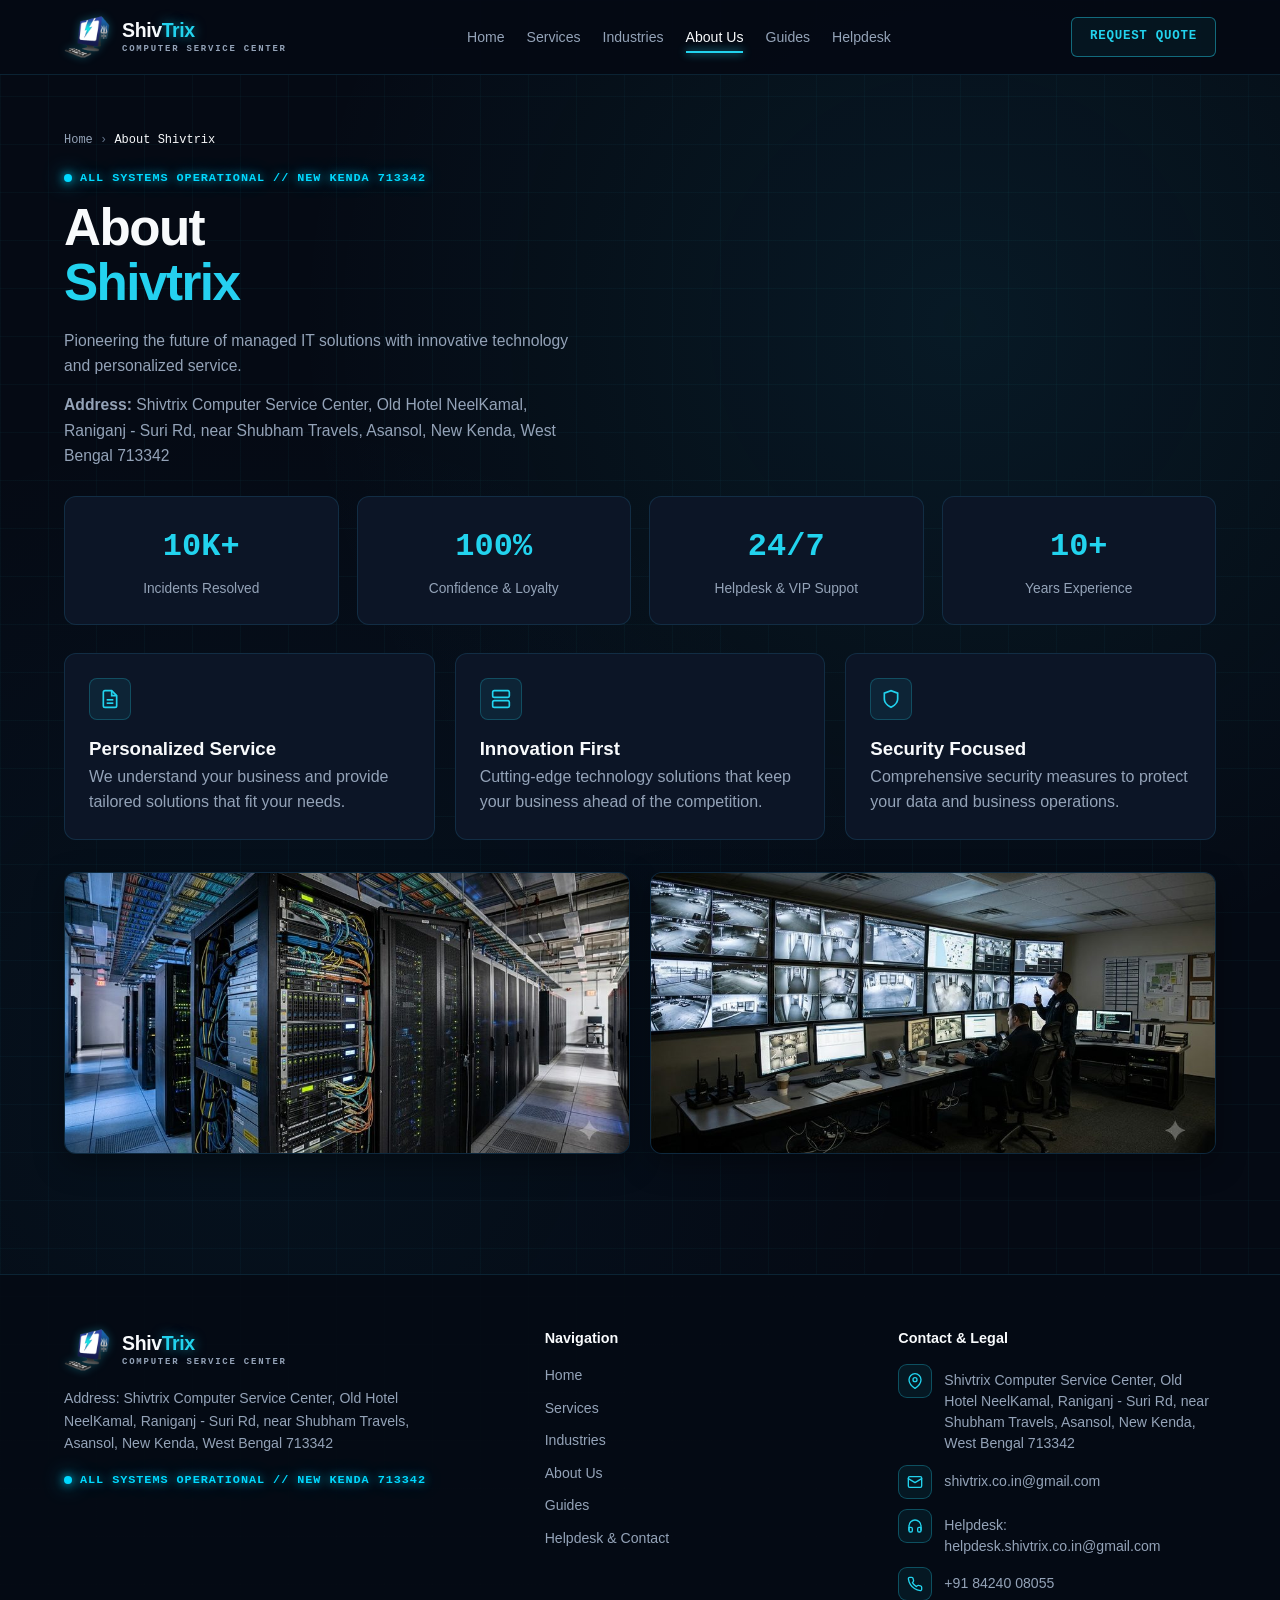
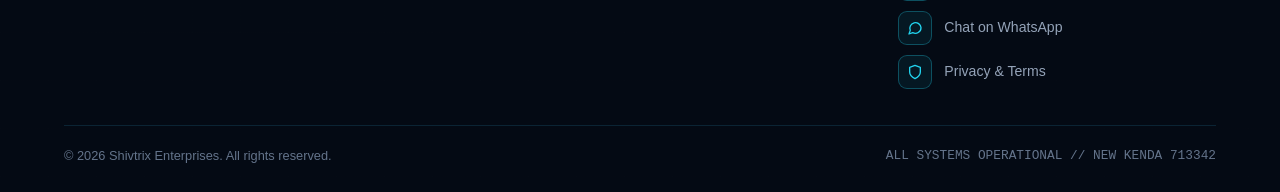
==== commit 34ed5ee9: "Final" ====
--- a/about.html
+++ b/about.html
@@ -33,10 +33,9 @@
 <body>
   <header class="navbar">
     <div class="container nav-wrap">
-      <a class="logo" href="index.html">
+      <a class="logo" href="index.html" aria-label="Shivtrix Computer Service Center - Home">
         <span class="logo-mark"><img class="logo-still" src="logo.png" alt="Shivtrix logo" width="46" height="46" /><img class="logo-anim" src="logo-anim.webp" alt="" aria-hidden="true" width="46" height="46" loading="lazy" decoding="async" /></span><span class="logo-text"><strong>Shiv<em>Trix</em></strong><small>Computer Service Center</small></span>
       </a>
-      <button class="mobile-btn" id="mobileBtn" type="button" aria-expanded="false" aria-controls="navMenu">[MENU]</button>
       <nav aria-label="Primary Navigation">
         <ul class="nav-menu" id="navMenu">
           <li><a href="index.html">Home</a></li>
@@ -47,7 +46,10 @@
           <li><a href="helpdesk.html">Helpdesk</a></li>
         </ul>
       </nav>
-      <a class="btn-quote" href="helpdesk.html">REQUEST QUOTE</a>
+      <div class="nav-actions">
+        <a class="btn-quote" href="helpdesk.html"><span class="q-long">Request&nbsp;</span>Quote</a>
+        <button class="mobile-btn" id="mobileBtn" type="button" aria-expanded="false" aria-controls="navMenu" aria-label="Open menu"><span class="bar"></span><span class="bar"></span><span class="bar"></span></button>
+      </div>
     </div>
   </header>
   <main class="section">
--- a/style.css
+++ b/style.css
@@ -100,7 +100,6 @@
   top: 0;
   z-index: 100;
   background: rgba(5, 10, 20, 0.9);
-  backdrop-filter: blur(14px);
   border-bottom: 1px solid var(--border-dim);
 }
 
@@ -492,7 +491,7 @@
 .hero-title, .hero-sub, .hero-btns, .breadcrumb, .eyebrow { animation: fadeUp .7s cubic-bezier(.22,1,.36,1) both; }
 .hero-sub { animation-delay: .1s; }
 .hero-btns { animation-delay: .2s; }
-.hero-visual { animation: fadeUp .9s cubic-bezier(.22,1,.36,1) .15s both, floatY 6s ease-in-out 1.2s infinite; }
+.hero-visual { animation: fadeUp .9s cubic-bezier(.22,1,.36,1) .15s both; }
 .sys-status::before { animation: pulseDot 2s ease-in-out infinite; }
 .navbar { transition: box-shadow .3s ease, background .3s ease; }
 .navbar.scrolled { box-shadow: 0 8px 28px rgba(0,0,0,.5); background: rgba(5,10,20,.97); }
@@ -548,7 +547,7 @@
 .scroll-progress { position: fixed; top: 0; left: 0; height: 3px; width: 0; z-index: 200; background: linear-gradient(90deg, #22d3ee, #38bdf8, #818cf8); box-shadow: 0 0 12px var(--cyan); transition: width .1s linear; }
 .cursor-glow { position: fixed; top: 0; left: 0; width: 300px; height: 300px; border-radius: 50%; pointer-events: none; z-index: 0; opacity: 0; background: radial-gradient(circle, rgba(34,211,238,.14), transparent 65%); transition: opacity .3s ease, transform .12s ease-out; }
 main, .footer { position: relative; z-index: 1; }
-.tech-card, .stat-card, .hero-visual { transition: transform .15s ease-out, border-color .22s ease, background .22s ease, box-shadow .22s ease; will-change: transform; }
+.tech-card, .stat-card, .hero-visual { transition: border-color .22s ease, background .22s ease, box-shadow .22s ease; }
 .hero-title .cyan.typing::after { content: "|"; margin-left: 2px; animation: blink .7s steps(1) infinite; }
 @keyframes blink { 50% { opacity: 0; } }
 .ripple { position: absolute; border-radius: 50%; background: rgba(255,255,255,.35); transform: scale(0); animation: rippleOut .65s ease-out forwards; pointer-events: none; }
@@ -556,8 +555,7 @@
 .to-top { position: fixed; right: 20px; bottom: 22px; width: 44px; height: 44px; border-radius: 50%; border: 1px solid var(--border-bright); background: rgba(12,21,38,.92); color: var(--cyan); font-size: 1.2rem; cursor: pointer; z-index: 150; opacity: 0; transform: translateY(16px) scale(.9); pointer-events: none; transition: all .3s ease; box-shadow: 0 0 18px var(--cyan-glow); }
 .to-top.show { opacity: 1; transform: none; pointer-events: auto; }
 .to-top:hover { background: var(--cyan); color: #03131d; transform: translateY(-3px); }
-body { animation: gridDrift 40s linear infinite; }
-@keyframes gridDrift { to { background-position: 0 0, 0 0, 48px 48px, 48px 48px; } }
+
 .glow-divider::after { animation: dividerGlow 3s ease-in-out infinite; }
 @keyframes dividerGlow { 0%,100% { width: 72px; opacity: .8; } 50% { width: 140px; opacity: 1; } }
 .logo-badge { transition: transform .4s ease, box-shadow .4s ease; }
@@ -595,7 +593,7 @@
 .dash-hero .hero-visual img { border-radius: 10px; aspect-ratio: 5 / 4; object-fit: cover; }
 .section-head { display: flex; justify-content: space-between; align-items: flex-end; flex-wrap: wrap; gap: 18px; margin-bottom: 32px; }
 .cap-grid { display: grid; grid-template-columns: repeat(3, 1fr); gap: 22px; }
-.cap-card { display: flex; flex-direction: column; background: linear-gradient(160deg, rgba(16,28,50,.78), rgba(8,15,28,.9)); backdrop-filter: blur(8px); border: 1px solid var(--border-dim); border-radius: 14px; overflow: hidden; transition: transform .3s ease, border-color .3s ease, box-shadow .3s ease; }
+.cap-card { display: flex; flex-direction: column; background: linear-gradient(160deg, rgba(16,28,50,.78), rgba(8,15,28,.9)); border: 1px solid var(--border-dim); border-radius: 14px; overflow: hidden; transition: transform .3s ease, border-color .3s ease, box-shadow .3s ease; }
 .cap-card:hover { transform: translateY(-6px); border-color: var(--border-bright); box-shadow: 0 18px 40px rgba(0,0,0,.5), 0 0 26px rgba(34,211,238,.16); }
 .cap-media { position: relative; height: 190px; overflow: hidden; background: #07101f; }
 .cap-media img { width: 100%; height: 100%; object-fit: cover; transition: transform .7s ease; }
@@ -616,7 +614,7 @@
 .why-big { display: flex; flex-direction: column; font-size: clamp(4.5rem, 12vw, 9rem); font-weight: 900; line-height: .88; letter-spacing: -.04em; background: linear-gradient(135deg, #22d3ee, #38bdf8 45%, #818cf8); background-size: 200% 200%; -webkit-background-clip: text; background-clip: text; color: transparent; animation: gradShift 6s ease-in-out infinite; }
 @keyframes gradShift { 0%,100% { background-position: 0% 50%; } 50% { background-position: 100% 50%; } }
 .why-list { display: flex; flex-direction: column; gap: 14px; }
-.why-item { display: grid; grid-template-columns: 56px 1fr; gap: 16px; padding: 20px 22px; background: rgba(12,21,38,.75); backdrop-filter: blur(6px); border: 1px solid var(--border-dim); border-left: 3px solid transparent; border-radius: 12px; transition: all .3s ease; }
+.why-item { display: grid; grid-template-columns: 56px 1fr; gap: 16px; padding: 20px 22px; background: rgba(12,21,38,.75); border: 1px solid var(--border-dim); border-left: 3px solid transparent; border-radius: 12px; transition: border-color .3s ease, background .3s ease, box-shadow .3s ease, transform .3s ease; }
 .why-item:hover { border-color: var(--border-bright); border-left-color: var(--amber); transform: translateX(6px); background: var(--bg-card-hover); }
 .why-no { font-family: var(--font-mono); font-weight: 800; font-size: 1.5rem; color: var(--amber); text-shadow: 0 0 14px rgba(251,191,36,.45); }
 .why-item h3 { font-size: 1.08rem; margin-bottom: 4px; }
@@ -661,7 +659,7 @@
 /* ---- Industries ---- */
 .ind-grid { display: grid; grid-template-columns: repeat(2, 1fr); gap: 14px; }
 .ind-grid .ind-item:last-child { grid-column: 1 / -1; }
-.ind-item { display: flex; align-items: center; gap: 18px; padding: 18px 22px; background: rgba(12,21,38,.75); border: 1px solid var(--border-dim); border-radius: 12px; position: relative; overflow: hidden; transition: all .3s ease; }
+.ind-item { display: flex; align-items: center; gap: 18px; padding: 18px 22px; background: rgba(12,21,38,.75); border: 1px solid var(--border-dim); border-radius: 12px; position: relative; overflow: hidden; transition: border-color .3s ease, background .3s ease, box-shadow .3s ease, transform .3s ease; }
 .ind-item::before { content: ""; position: absolute; inset: 0; background: linear-gradient(90deg, rgba(34,211,238,.14), transparent 60%); transform: translateX(-101%); transition: transform .45s ease; }
 .ind-item:hover { border-color: var(--border-bright); transform: translateY(-3px); }
 .ind-item:hover::before { transform: translateX(0); }
@@ -715,7 +713,7 @@
   .tl-step { display: grid; grid-template-columns: 80px 1fr; column-gap: 20px; padding: 0; text-align: left; }
   .tl-node { grid-row: 1 / 3; margin: 0; }
   .tl-step h3 { align-self: end; margin: 0; }
-  .logo-text small { display: none; }
+  .logo-text small { display: block; }
 }
 @media (max-width: 520px) { .logo-text strong { font-size: 1.05rem; } }
 .cap-media img { object-position: 50% 32%; }
@@ -800,3 +798,241 @@
 .why-row:hover .why-ic { transform: none; }
 .contact-list li:hover .ci { transform: none; }
 .full-details-link:hover svg.mini, .map-badge:hover svg.mini, .ind-item:hover .ind-arrow { transform: none; }
+
+
+/* =====================================================================
+   v5 - unified header, wide hero, service order, smooth performance
+   ===================================================================== */
+html { scroll-padding-top: 84px; -webkit-text-size-adjust: 100%; }
+body { background-attachment: scroll; }
+img { max-width: 100%; }
+
+/* ---- Header: one design for desktop + mobile ---- */
+.navbar { background: rgba(5, 10, 20, 0.97); transform: translateZ(0); }
+.nav-wrap { height: 74px; display: flex; align-items: center; justify-content: space-between; gap: 18px; }
+.nav-wrap nav { flex: 1 1 auto; display: flex; justify-content: center; }
+.nav-actions { display: flex; align-items: center; gap: 10px; flex-shrink: 0; }
+.logo { flex-shrink: 0; min-width: 0; }
+.nav-menu a { white-space: nowrap; }
+.btn-quote { display: inline-flex; white-space: nowrap; }
+.mobile-btn {
+  display: none; width: 42px; height: 42px; padding: 0; border-radius: 8px;
+  background: rgba(34, 211, 238, 0.06); border: 1px solid var(--border-bright);
+  align-items: center; justify-content: center; flex-direction: column; gap: 4px; cursor: pointer;
+  -webkit-tap-highlight-color: transparent;
+}
+.mobile-btn .bar { display: block; width: 18px; height: 2px; border-radius: 2px; background: var(--cyan); transition: transform .22s ease, opacity .18s ease; }
+.mobile-btn[aria-expanded="true"] .bar:nth-child(1) { transform: translateY(6px) rotate(45deg); }
+.mobile-btn[aria-expanded="true"] .bar:nth-child(2) { opacity: 0; }
+.mobile-btn[aria-expanded="true"] .bar:nth-child(3) { transform: translateY(-6px) rotate(-45deg); }
+
+@media (max-width: 960px) {
+  .nav-wrap { height: 66px; gap: 10px; }
+  .nav-wrap nav { flex: 0 0 0; width: 0; }
+  .mobile-btn { display: inline-flex; }
+  .btn-quote { display: inline-flex; padding: 9px 14px; margin-left: auto; }
+  .nav-actions { margin-left: auto; }
+  .nav-menu {
+    display: flex; position: absolute; top: 100%; left: 0; right: 0; flex-direction: column; gap: 0;
+    background: #0a1220; border-bottom: 1px solid var(--border-dim); padding: 8px 24px 14px;
+    box-shadow: 0 18px 30px rgba(0, 0, 0, .55);
+    opacity: 0; visibility: hidden; transform: translateY(-8px); pointer-events: none;
+    transition: opacity .2s ease, transform .2s ease, visibility 0s linear .2s;
+    max-height: calc(100vh - 66px); overflow-y: auto;
+  }
+  .nav-menu.open { opacity: 1; visibility: visible; transform: none; pointer-events: auto; transition-delay: 0s; }
+  .nav-menu li { border-bottom: 1px solid rgba(56, 189, 248, .08); }
+  .nav-menu li:last-child { border-bottom: 0; }
+  .nav-menu a { display: block; padding: 14px 2px; font-size: 1rem; }
+  .nav-menu a::before, .nav-menu a.active::after { display: none; }
+  .nav-menu a.active { color: var(--cyan); }
+}
+@media (max-width: 480px) {
+  .container { padding: 0 16px; }
+  .nav-menu { padding-left: 16px; padding-right: 16px; }
+  .logo { gap: 9px; }
+  .logo-text strong { font-size: 1.02rem; }
+  .logo-text small { font-size: .56rem; letter-spacing: .14em; }
+  .btn-quote { padding: 8px 11px; font-size: .72rem; }
+}
+@media (max-width: 400px) { .btn-quote .q-long { display: none; } }
+@media (max-width: 340px) { .logo-text small { display: none; } }
+
+/* ---- Hero: wide image with the five services ---- */
+.dash-hero { padding: 54px 0 36px; }
+.hero-copy { text-align: center; max-width: 820px; margin: 0 auto 34px; }
+.hero-copy .hero-sub { margin-left: auto; margin-right: auto; }
+.hero-copy .hero-btns { justify-content: center; }
+.hero-copy .hero-title .cyan { display: block; }
+.hero-wide { margin: 0; padding: 10px; animation: none; }
+.hero-wide picture, .hero-wide img { display: block; }
+.dash-hero .hero-wide img { width: 100%; height: auto; aspect-ratio: 16 / 9; object-fit: cover; border-radius: 10px; }
+
+.hero-chips { list-style: none; display: grid; grid-template-columns: repeat(5, 1fr); gap: 12px; margin-top: 18px; }
+.hero-chips-8 { grid-template-columns: repeat(4, 1fr); margin: 22px 0 6px; }
+.hero-chips a {
+  display: flex; align-items: center; gap: 10px; height: 100%; padding: 12px 14px; border-radius: 10px;
+  background: rgba(12, 21, 38, .85); border: 1px solid var(--border-dim); color: var(--text-main);
+  font-size: .86rem; font-weight: 600; line-height: 1.25; transition: border-color .2s ease, background .2s ease, box-shadow .2s ease;
+}
+.hero-chips a b { font-family: var(--font-mono); font-size: .72rem; color: var(--cyan); letter-spacing: .06em; }
+@media (hover: hover) { .hero-chips a:hover { border-color: var(--border-bright); background: rgba(16, 28, 50, .95); box-shadow: 0 0 18px rgba(34, 211, 238, .14); } }
+.hero-chips a:active { border-color: var(--cyan); }
+
+@media (max-width: 960px) {
+  .hero-chips { grid-template-columns: repeat(2, 1fr); }
+  .hero-chips li:last-child:nth-child(odd) { grid-column: 1 / -1; }
+  .hero-chips-8 { grid-template-columns: repeat(2, 1fr); }
+  .dash-hero { padding: 34px 0 24px; }
+  .hero-copy { margin-bottom: 24px; }
+}
+@media (max-width: 520px) {
+  .hero-wide { padding: 6px; border-radius: 12px; }
+  .hero-wide .visual-caption { display: none; }
+  .hero-chips a { padding: 11px 12px; font-size: .8rem; }
+}
+
+/* ---- Services: order, groups, layout ---- */
+.cap-grid-core { grid-template-columns: repeat(6, 1fr); }
+.cap-grid-core .cap-card { grid-column: span 2; }
+.cap-grid-core .cap-card:nth-child(4), .cap-grid-core .cap-card:nth-child(5) { grid-column: span 3; }
+.cap-subhead { margin: 38px 0 16px; }
+.cap-media { display: block; }
+.cap-body { display: flex; flex-direction: column; flex: 1; }
+.cap-body .full-details-link { margin-top: auto; padding-top: 14px; }
+.service-split.reverse > .sub-cards { order: -1; }
+.service-split { scroll-margin-top: 84px; }
+@media (min-width: 601px) and (max-width: 960px) {
+  .cap-grid, .cap-grid-core { grid-template-columns: repeat(2, 1fr); }
+  .cap-grid-core .cap-card, .cap-grid-core .cap-card:nth-child(4) { grid-column: auto; }
+  .cap-grid-core .cap-card:nth-child(5) { grid-column: 1 / -1; }
+}
+@media (max-width: 960px) {
+  .service-split.reverse > .sub-cards { order: 0; }
+}
+@media (max-width: 600px) {
+  .cap-grid, .cap-grid-core { grid-template-columns: 1fr; }
+  .cap-grid-core .cap-card, .cap-grid-core .cap-card:nth-child(4), .cap-grid-core .cap-card:nth-child(5) { grid-column: auto; }
+}
+
+/* ---- Smoothness: cheaper paint, no always-on animations ---- */
+.section { content-visibility: auto; contain-intrinsic-size: auto 720px; }
+.hero-visual, .hero-net { animation-name: none; }
+.hero-visual { animation: fadeUp .7s cubic-bezier(.22,1,.36,1) both; }
+.cursor-glow { display: none !important; }
+.scroll-progress { width: 100%; transform-origin: 0 50%; transform: scaleX(0); transition: none; will-change: transform; }
+.reveal-init { will-change: opacity, transform; }
+.reveal-visible { will-change: auto; }
+.pill-tag { transition: background .2s ease, border-color .2s ease; }
+.btn-quote { transition: background .2s ease, box-shadow .2s ease; }
+.btn-cyan, .btn-outline { transition: background .2s ease, border-color .2s ease, color .2s ease, box-shadow .2s ease, transform .2s ease; }
+
+/* Hover lift only where a real hover exists (no sticky hover / jank on phones) */
+@media (hover: none) {
+  .cap-card:hover, .sub-card:hover, .info-card:hover, .sector-row:hover, .pane-box:hover, .term-win:hover, .ind-item:hover, .work-card:hover { transform: none; }
+  .cap-card:hover .cap-media img, .svc-photo:hover img { transform: none; }
+  .pill-tag:hover { transform: none; }
+}
+@media (max-width: 960px) {
+  .hero-net { display: none; }
+  .cap-media img, .svc-photo img { transition: none; }
+  .reveal-init { transition-duration: .4s; }
+}
+@media (prefers-reduced-motion: reduce) {
+  html { scroll-behavior: auto; }
+  .section { content-visibility: visible; }
+}
+
+/* header polish: identical on every screen */
+.logo-text small { display: block; }
+@media (max-width: 340px) { .logo-text small { display: none; } }
+.btn-quote { gap: 0; }
+@media (max-width: 480px) { .logo-text small { font-size: .5rem; letter-spacing: .12em; } }
+@media (max-width: 960px) { .nav-menu, .nav-menu li, .nav-menu a { text-align: left; justify-content: flex-start; align-items: stretch; } }
+
+/* hero: original side-by-side layout, wider image card */
+.hero-split { display: grid; grid-template-columns: 0.82fr 1.18fr; gap: 40px; align-items: center; }
+.hero-split .hero-copy { text-align: left; margin: 0; max-width: none; }
+.hero-split .hero-copy .hero-sub { margin-left: 0; margin-right: 0; }
+.hero-split .hero-copy .hero-btns { justify-content: flex-start; }
+.dash-hero { padding: 64px 0 46px; }
+.hero-split .hero-wide { padding: 12px; }
+.hero-split .hero-wide .visual-caption { padding: 10px 6px 0; }
+@media (max-width: 960px) {
+  .hero-split { grid-template-columns: 1fr; gap: 26px; }
+  .dash-hero { padding: 34px 0 26px; }
+}
+
+/* ================= Guides: PIN lock, cards, reader ================= */
+[hidden] { display: none !important; }
+.sr-only { position: absolute; width: 1px; height: 1px; overflow: hidden; clip: rect(0 0 0 0); white-space: nowrap; }
+.guides-page .hero-btns { margin: 6px 0 30px; }
+.lock-panel { display: flex; gap: 24px; align-items: center; padding: 28px; margin-bottom: 30px; border-radius: 16px; background: linear-gradient(160deg, rgba(16,28,50,.9), rgba(8,15,28,.95)); border: 1px solid var(--border-bright); box-shadow: 0 0 30px rgba(34,211,238,.1); }
+.lock-icon { flex: 0 0 76px; height: 76px; border-radius: 50%; display: flex; align-items: center; justify-content: center; color: var(--cyan); background: rgba(34,211,238,.08); border: 1px solid rgba(34,211,238,.35); box-shadow: 0 0 22px rgba(34,211,238,.2); }
+.lock-icon svg { width: 34px; height: 34px; }
+.lock-body h2 { font-size: 1.35rem; margin-bottom: 6px; }
+.lock-body p { color: var(--text-muted); font-size: .92rem; max-width: 70ch; }
+.lock-body p strong { color: var(--text-main); }
+#pinForm { display: flex; gap: 12px; margin-top: 16px; flex-wrap: wrap; }
+.pin-input { width: 170px; padding: 12px 14px; text-align: center; letter-spacing: .5em; font-family: var(--font-mono); font-size: 1.3rem; color: var(--text-main); background: #07101f; border: 1px solid var(--border-dim); border-radius: 8px; outline: none; transition: border-color .2s ease, box-shadow .2s ease; }
+.pin-input:focus { border-color: var(--cyan); box-shadow: 0 0 0 3px rgba(34,211,238,.15); }
+.pin-msg { min-height: 1.2em; margin-top: 10px; font-size: .86rem; color: #fca5a5 !important; }
+.lock-panel.shake { animation: shakeX .4s ease; }
+@keyframes shakeX { 20%, 60% { transform: translateX(-6px); } 40%, 80% { transform: translateX(6px); } }
+.guide-toolbar { display: flex; gap: 12px; align-items: center; margin-bottom: 22px; flex-wrap: wrap; }
+.guide-toolbar .search-bar { flex: 1 1 240px; margin: 0; }
+.unlock-badge { font-family: var(--font-mono); font-size: .72rem; font-weight: 700; letter-spacing: .1em; color: #4ade80; border: 1px solid rgba(74,222,128,.4); background: rgba(74,222,128,.08); padding: 7px 12px; border-radius: 6px; }
+.guide-grid { display: grid; grid-template-columns: repeat(3, 1fr); gap: 22px; }
+.guide-card { display: flex; flex-direction: column; gap: 10px; padding: 22px; border-radius: 14px; background: linear-gradient(160deg, rgba(16,28,50,.78), rgba(8,15,28,.9)); border: 1px solid var(--border-dim); transition: border-color .25s ease, box-shadow .25s ease; }
+@media (hover: hover) { .guide-card:hover { border-color: var(--border-bright); box-shadow: 0 14px 34px rgba(0,0,0,.45), 0 0 22px rgba(34,211,238,.12); } }
+.guide-top { display: flex; justify-content: space-between; align-items: center; }
+.guide-lock { width: 30px; height: 30px; border-radius: 8px; display: inline-flex; align-items: center; justify-content: center; color: var(--cyan); background: rgba(34,211,238,.08); border: 1px solid rgba(34,211,238,.24); }
+.guide-lock svg { width: 16px; height: 16px; }
+.guide-card h3 { font-size: 1.12rem; line-height: 1.3; }
+.guide-card p { color: var(--text-muted); font-size: .9rem; flex: 1; }
+.guide-meta { display: flex; justify-content: space-between; gap: 8px; font-family: var(--font-mono); font-size: .7rem; color: var(--text-dim); }
+.guide-get { width: 100%; margin-top: 4px; }
+.guide-empty { color: var(--cyan); font-family: var(--font-mono); margin: 18px 0; }
+.custom-guide { display: grid; grid-template-columns: 1fr 1fr; gap: 34px; align-items: start; margin-top: 44px; padding: 30px; border-radius: 16px; background: rgba(12,21,38,.8); border: 1px solid var(--border-dim); scroll-margin-top: 90px; }
+.cg-form .field { margin-bottom: 12px; }
+.cg-form .action-row { margin-top: 6px; }
+
+.reader-overlay { position: fixed; inset: 0; z-index: 300; display: flex; align-items: center; justify-content: center; padding: 20px; background: rgba(3,7,14,.82); overflow-y: auto; }
+.reader-card { width: 100%; max-width: 760px; max-height: calc(100vh - 40px); display: flex; flex-direction: column; border-radius: 16px; background: #0a1220; border: 1px solid var(--border-bright); box-shadow: 0 30px 80px rgba(0,0,0,.7); animation: fadeUp .25s ease both; }
+.reader-bar { display: flex; justify-content: space-between; gap: 16px; align-items: flex-start; padding: 22px 24px 14px; border-bottom: 1px solid var(--border-dim); }
+.reader-bar h2 { font-size: 1.35rem; line-height: 1.25; }
+.reader-meta { margin-top: 6px; font-family: var(--font-mono); font-size: .72rem; color: var(--cyan); letter-spacing: .04em; }
+.reader-x { flex: 0 0 38px; height: 38px; font-size: 1.6rem; line-height: 1; color: var(--text-main); background: rgba(34,211,238,.06); border: 1px solid var(--border-dim); border-radius: 8px; cursor: pointer; }
+.reader-body { padding: 18px 24px; overflow-y: auto; -webkit-overflow-scrolling: touch; }
+.reader-sec { margin-bottom: 18px; }
+.reader-sec h3 { font-size: 1rem; color: var(--cyan); margin-bottom: 6px; }
+.reader-sec p, .reader-sec li { color: #cbd5e1; font-size: .95rem; }
+.reader-sec ol { padding-left: 22px; display: grid; gap: 8px; }
+.reader-tip { padding: 14px 16px; border-radius: 10px; background: rgba(34,211,238,.07); border: 1px solid rgba(34,211,238,.25); color: #e2e8f0; font-size: .92rem; }
+.reader-foot { margin-top: 18px; font-size: .78rem; color: var(--text-dim); font-family: var(--font-mono); }
+.reader-actions { display: flex; flex-wrap: wrap; gap: 10px; padding: 14px 24px 20px; border-top: 1px solid var(--border-dim); }
+body.reader-open { overflow: hidden; }
+
+@media (max-width: 960px) {
+  .guide-grid { grid-template-columns: repeat(2, 1fr); }
+  .custom-guide { grid-template-columns: 1fr; gap: 20px; padding: 22px; }
+}
+@media (max-width: 600px) {
+  .guide-grid { grid-template-columns: 1fr; }
+  .lock-panel { flex-direction: column; align-items: flex-start; padding: 22px; }
+  #pinForm { width: 100%; } .pin-input { flex: 1; width: auto; }
+  .reader-overlay { padding: 0; align-items: stretch; }
+  .reader-card { max-height: none; min-height: 100%; border-radius: 0; }
+  .reader-actions .btn-cyan, .reader-actions .btn-outline { flex: 1 1 100%; }
+}
+@media print {
+  body.reader-open > *:not(.reader-overlay) { display: none !important; }
+  body.reader-open { overflow: visible; background: #fff; }
+  .reader-overlay { position: static; background: #fff; padding: 0; display: block; }
+  .reader-card { max-height: none; border: 0; box-shadow: none; background: #fff; animation: none; }
+  .reader-bar, .reader-body { border-color: #ccc; overflow: visible; }
+  .reader-bar h2, .reader-sec p, .reader-sec li, .reader-tip, .reader-foot { color: #111 !important; }
+  .reader-sec h3, .reader-meta { color: #0369a1 !important; }
+  .reader-tip { background: #f1f5f9; border-color: #94a3b8; }
+  .reader-x, .reader-actions { display: none !important; }
+}
